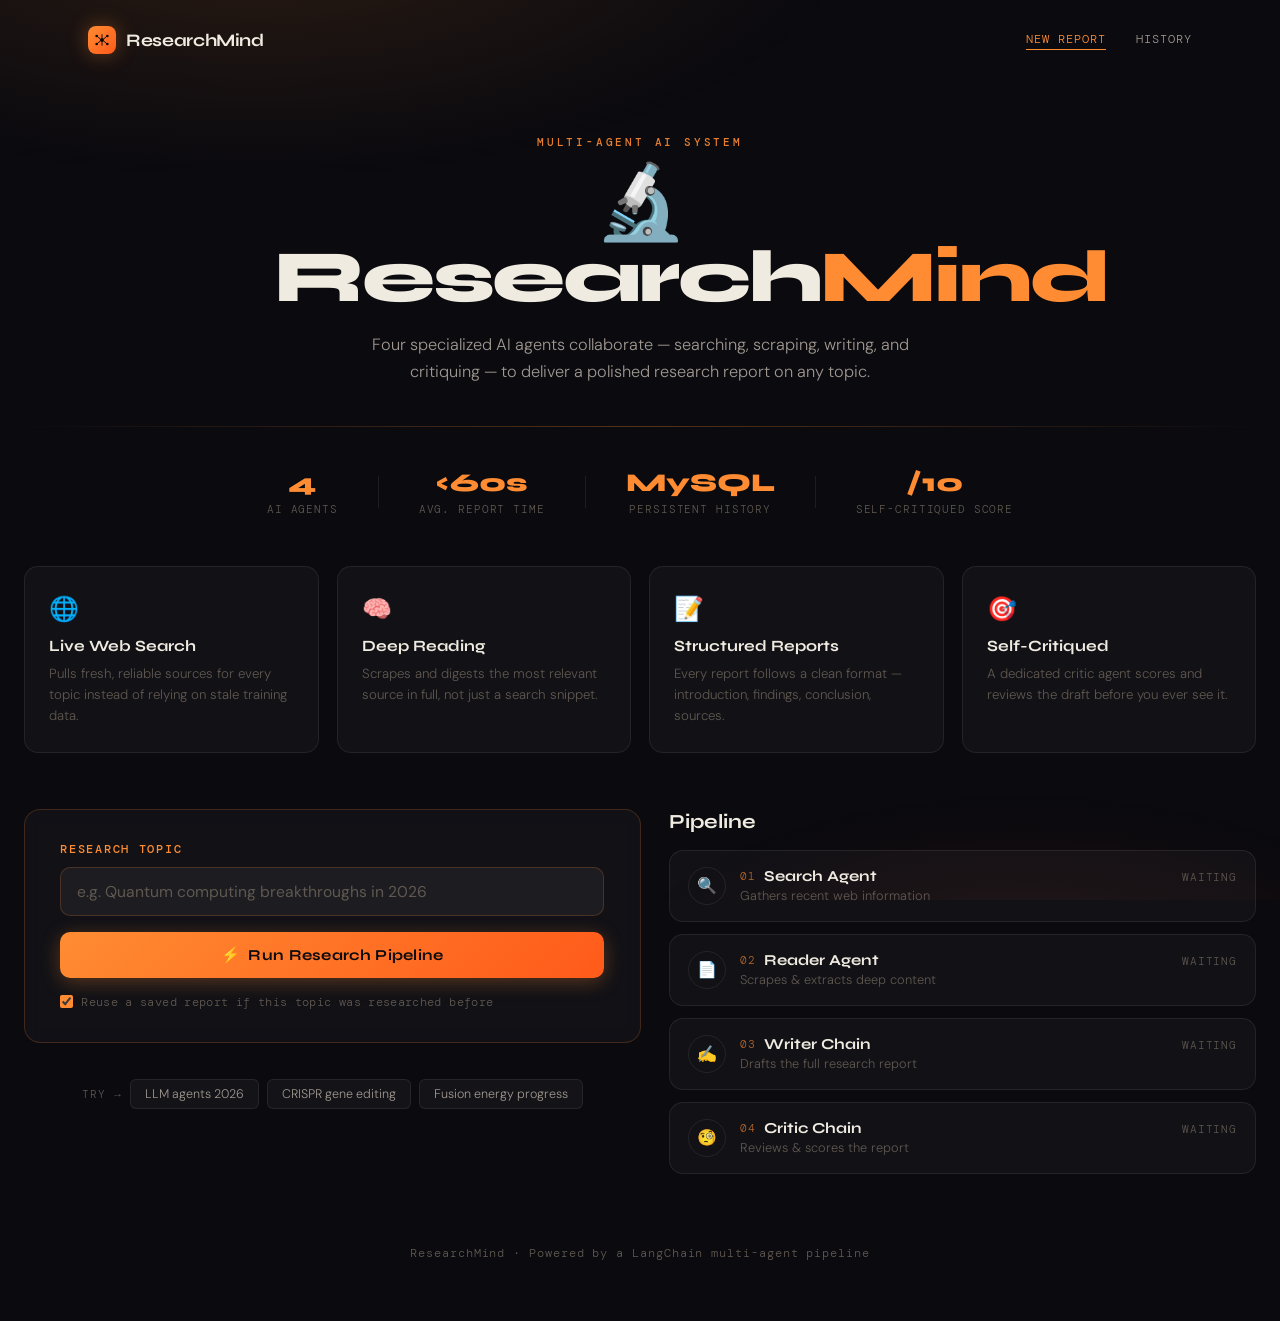
==== frontant/index.html @ 3f9ee3c0 "Initial project upload" ====
<!DOCTYPE html>
<html lang="en">
<head>
<meta charset="UTF-8">
<meta name="viewport" content="width=device-width, initial-scale=1.0">
<title>ResearchMind — AI Research Assistant</title>
<link rel="stylesheet" href="style.css">
<link rel="preconnect" href="https://fonts.googleapis.com">
<link href="https://fonts.googleapis.com/css2?family=Syne:wght@400;600;700;800&family=DM+Mono:wght@300;400;500&family=DM+Sans:ital,wght@0,300;0,400;0,500;1,300&display=swap" rel="stylesheet">
</head>
<body>

  <div class="bg-glow"></div>

  <nav class="navbar">
    <div class="brand">
      <span class="brand-mark">
        <svg width="16" height="16" viewBox="0 0 24 24" fill="none" xmlns="http://www.w3.org/2000/svg">
          <circle cx="12" cy="12" r="3" fill="#0a0a0f"/>
          <circle cx="4" cy="6" r="2" fill="#0a0a0f"/>
          <circle cx="20" cy="6" r="2" fill="#0a0a0f"/>
          <circle cx="4" cy="18" r="2" fill="#0a0a0f"/>
          <circle cx="20" cy="18" r="2" fill="#0a0a0f"/>
          <path d="M12 9V4M12 15v5M9.5 10.5 5.5 7M14.5 10.5l4-3.5M9.5 13.5l-4 3.5M14.5 13.5l4 3.5" stroke="#0a0a0f" stroke-width="1.4" stroke-linecap="round"/>
        </svg>
      </span>
      <span class="brand-name">ResearchMind</span>
    </div>
    <div class="nav-links">
      <a href="index.html" class="active">New Report</a>
      <a href="history.html">History</a>
    </div>
  </nav>

  <header class="hero">
    <span class="eyebrow">Multi-Agent AI System</span>
    <h1 class="logo-lockup">🔬 Research<em>Mind</em></h1>
    <p class="subtext">Four specialized AI agents collaborate — searching, scraping, writing, and critiquing — to deliver a polished research report on any topic.</p>
  </header>

  <div class="divider"></div>

  <section class="stats-strip">
    <div class="stat-item">
      <span class="stat-number">4</span>
      <span class="stat-label">AI Agents</span>
    </div>
    <div class="stat-divider"></div>
    <div class="stat-item">
      <span class="stat-number">&lt;60s</span>
      <span class="stat-label">Avg. Report Time</span>
    </div>
    <div class="stat-divider"></div>
    <div class="stat-item">
      <span class="stat-number">MySQL</span>
      <span class="stat-label">Persistent History</span>
    </div>
    <div class="stat-divider"></div>
    <div class="stat-item">
      <span class="stat-number">/10</span>
      <span class="stat-label">Self-Critiqued Score</span>
    </div>
  </section>

  <section class="feature-grid">
    <div class="feature-card">
      <div class="feature-icon">🌐</div>
      <h4>Live Web Search</h4>
      <p>Pulls fresh, reliable sources for every topic instead of relying on stale training data.</p>
    </div>
    <div class="feature-card">
      <div class="feature-icon">🧠</div>
      <h4>Deep Reading</h4>
      <p>Scrapes and digests the most relevant source in full, not just a search snippet.</p>
    </div>
    <div class="feature-card">
      <div class="feature-icon">📝</div>
      <h4>Structured Reports</h4>
      <p>Every report follows a clean format — introduction, findings, conclusion, sources.</p>
    </div>
    <div class="feature-card">
      <div class="feature-icon">🎯</div>
      <h4>Self-Critiqued</h4>
      <p>A dedicated critic agent scores and reviews the draft before you ever see it.</p>
    </div>
  </section>

  <section class="main-grid">

    <div class="input-col">
      <form id="research-form" class="input-card">
        <label for="topic-input" class="input-label">Research Topic</label>
        <input
          type="text"
          id="topic-input"
          placeholder="e.g. Quantum computing breakthroughs in 2026"
          autocomplete="off"
          required
        >
        <button type="submit" id="submit-btn">
          <span class="btn-bolt">⚡</span>
          <span class="btn-label">Run Research Pipeline</span>
        </button>

        <label class="cache-toggle">
          <input type="checkbox" id="use-cache" checked>
          <span>Reuse a saved report if this topic was researched before</span>
        </label>
      </form>

      <div class="chips">
        <span class="chips-label">TRY →</span>
        <span class="chip" data-topic="LLM agents in 2026">LLM agents 2026</span>
        <span class="chip" data-topic="CRISPR gene editing">CRISPR gene editing</span>
        <span class="chip" data-topic="Fusion energy progress">Fusion energy progress</span>
      </div>
    </div>

    <div class="pipeline-col">
      <h3 class="pipeline-heading">Pipeline</h3>

      <div class="step-card" data-step="search">
        <div class="step-icon">🔍</div>
        <div class="step-info">
          <div class="step-top">
            <span class="step-num">01</span>
            <span class="step-title">Search Agent</span>
          </div>
          <span class="step-desc">Gathers recent web information</span>
        </div>
        <span class="step-status">WAITING</span>
      </div>

      <div class="step-card" data-step="read">
        <div class="step-icon">📄</div>
        <div class="step-info">
          <div class="step-top">
            <span class="step-num">02</span>
            <span class="step-title">Reader Agent</span>
          </div>
          <span class="step-desc">Scrapes &amp; extracts deep content</span>
        </div>
        <span class="step-status">WAITING</span>
      </div>

      <div class="step-card" data-step="write">
        <div class="step-icon">✍️</div>
        <div class="step-info">
          <div class="step-top">
            <span class="step-num">03</span>
            <span class="step-title">Writer Chain</span>
          </div>
          <span class="step-desc">Drafts the full research report</span>
        </div>
        <span class="step-status">WAITING</span>
      </div>

      <div class="step-card" data-step="critic">
        <div class="step-icon">🧐</div>
        <div class="step-info">
          <div class="step-top">
            <span class="step-num">04</span>
            <span class="step-title">Critic Chain</span>
          </div>
          <span class="step-desc">Reviews &amp; scores the report</span>
        </div>
        <span class="step-status">WAITING</span>
      </div>
    </div>

  </section>

  <!-- Result Panel -->
  <section id="result-panel" class="result-panel hidden">

    <div class="result-header">
      <div>
        <p class="result-topic-label">Report on</p>
        <h2 id="result-topic"></h2>
      </div>
      <div class="result-actions">
        <span id="cache-badge" class="badge hidden">From history</span>
        <button id="download-btn" class="ghost-btn">Download .md</button>
      </div>
    </div>

    <div class="result-grid">
      <article class="report-card">
        <h3>Report</h3>
        <div id="report-content" class="report-body"></div>
      </article>

      <aside class="critic-card">
        <h3>Critic Review</h3>
        <div id="critic-content" class="critic-body"></div>
      </aside>
    </div>
  </section>

  <div id="error-banner" class="error-banner hidden"></div>

  <p class="footer-notice">ResearchMind · Powered by a LangChain multi-agent pipeline</p>

  <script src="render.js"></script>
  <script src="script.js"></script>
</body>
</html>
---- frontant/style.css ----
:root {
  --bg: #0a0a0f;
  --surface: rgba(255, 255, 255, 0.03);
  --surface-2: rgba(255, 255, 255, 0.025);
  --border: rgba(255, 255, 255, 0.08);
  --border-orange: rgba(255, 140, 50, 0.2);
  --border-green: rgba(80, 200, 120, 0.2);

  --ink: #f0ebe0;
  --ink-dim: #cdc8bf;
  --ink-faint: #a09890;
  --ink-ghost: #605850;

  --orange: #ff8c32;
  --orange-2: #ff5a1a;
  --orange-soft: rgba(255, 140, 50, 0.12);
  --green: #50c878;
  --green-soft: rgba(80, 200, 120, 0.1);

  --font-display: 'Syne', sans-serif;
  --font-body: 'DM Sans', sans-serif;
  --font-mono: 'DM Mono', monospace;

  --radius: 16px;
}

* { margin: 0; padding: 0; box-sizing: border-box; }

html { scroll-behavior: smooth; }

body {
  background: var(--bg);
  color: var(--ink);
  font-family: var(--font-body);
  font-weight: 300;
  min-height: 100vh;
  position: relative;
  overflow-x: hidden;
}

.hidden { display: none !important; }

/* ---------------- Background ---------------- */
.bg-glow {
  position: fixed;
  inset: 0;
  z-index: -1;
  background:
    radial-gradient(ellipse 80% 50% at 20% -10%, rgba(255,140,50,0.14) 0%, transparent 60%),
    radial-gradient(ellipse 60% 40% at 80% 110%, rgba(255,80,30,0.09) 0%, transparent 55%);
}

.bg-grid { display: none; }

/* ---------------- Navbar ---------------- */
.navbar {
  display: flex;
  justify-content: space-between;
  align-items: center;
  padding: 26px 48px;
  max-width: 1200px;
  margin: 0 auto;
}

.brand {
  display: flex;
  align-items: center;
  gap: 10px;
  font-family: var(--font-display);
  font-weight: 700;
  font-size: 1.1rem;
  letter-spacing: -0.02em;
}

.brand-mark {
  width: 26px;
  height: 26px;
  border-radius: 7px;
  background: linear-gradient(135deg, var(--orange), var(--orange-2));
  display: flex;
  align-items: center;
  justify-content: center;
  font-size: 0.8rem;
  box-shadow: 0 0 20px rgba(255, 140, 50, 0.35);
}

.nav-links { display: flex; gap: 30px; }

.nav-links a {
  color: var(--ink-faint);
  text-decoration: none;
  font-family: var(--font-mono);
  font-size: 0.78rem;
  letter-spacing: 0.08em;
  text-transform: uppercase;
  padding-bottom: 2px;
  border-bottom: 1px solid transparent;
  transition: color 0.2s ease, border-color 0.2s ease;
}

.nav-links a:hover { color: var(--ink); }
.nav-links a.active { color: var(--orange); border-color: var(--orange); }

/* ---------------- Hero ---------------- */
.hero {
  max-width: 780px;
  margin: 30px auto 0;
  padding: 0 24px;
  text-align: center;
}

.eyebrow {
  display: inline-flex;
  align-items: center;
  gap: 8px;
  font-family: var(--font-mono);
  font-size: 0.7rem;
  font-weight: 500;
  letter-spacing: 0.25em;
  color: var(--orange);
  text-transform: uppercase;
  margin-bottom: 18px;
  opacity: 0.9;
}

.eyebrow .dot {
  width: 6px; height: 6px; border-radius: 50%;
  background: var(--orange);
  box-shadow: 0 0 8px var(--orange);
}

.hero h1 {
  font-family: var(--font-display);
  font-size: clamp(2.6rem, 6vw, 4.6rem);
  font-weight: 800;
  line-height: 1.0;
  letter-spacing: -0.03em;
  margin-bottom: 18px;
}

.hero h1 em {
  font-style: normal;
  color: var(--orange);
}

.subtext {
  color: var(--ink-faint);
  font-weight: 300;
  font-size: 1.02rem;
  line-height: 1.65;
  max-width: 540px;
  margin: 0 auto 36px;
}

.divider {
  height: 1px;
  background: linear-gradient(90deg, transparent, rgba(255,140,50,0.3), transparent);
  margin: 40px auto;
  max-width: 1560px;
}

/* ---------------- Signature: pipeline diagram ---------------- */
.pipeline {
  display: flex;
  align-items: center;
  justify-content: center;
  max-width: 620px;
  margin: 0 auto 40px;
}

.pipeline-node {
  display: flex;
  flex-direction: column;
  align-items: center;
  gap: 10px;
  flex-shrink: 0;
}

.pipeline-node .node-circle {
  width: 50px; height: 50px;
  border-radius: 50%;
  background: var(--surface);
  border: 1px solid var(--border);
  display: flex; align-items: center; justify-content: center;
  font-size: 1.1rem;
  transition: border-color 0.3s ease, box-shadow 0.3s ease, transform 0.3s ease;
}

.pipeline-node .node-label {
  font-family: var(--font-mono);
  font-size: 0.65rem;
  letter-spacing: 0.1em;
  color: var(--ink-ghost);
}

.pipeline-node:hover .node-circle {
  border-color: var(--orange);
  box-shadow: 0 0 22px var(--orange-soft);
  transform: translateY(-3px);
}

.pipeline-line {
  flex: 1; height: 1px; min-width: 24px;
  background: linear-gradient(90deg, var(--border), var(--border) 50%, transparent 50%);
  background-size: 8px 1px;
  position: relative; top: -12px;
}

/* ---------------- Query bar (input card) ---------------- */
.query-bar {
  display: flex;
  gap: 8px;
  background: var(--surface);
  border: 1px solid var(--border-orange);
  border-radius: var(--radius);
  padding: 10px;
  backdrop-filter: blur(8px);
  transition: border-color 0.25s ease, box-shadow 0.25s ease;
}

.query-bar:focus-within {
  border-color: var(--orange);
  box-shadow: 0 0 0 3px var(--orange-soft);
}

.query-bar input {
  flex: 1;
  background: rgba(255,255,255,0.05);
  border: none;
  outline: none;
  color: var(--ink);
  font-family: var(--font-body);
  font-size: 0.98rem;
  padding: 13px 16px;
  border-radius: 10px;
}

.query-bar input::placeholder { color: var(--ink-ghost); }

.query-bar button {
  display: flex;
  align-items: center;
  gap: 8px;
  background: linear-gradient(135deg, var(--orange), var(--orange-2));
  color: #0a0a0f;
  border: none;
  border-radius: 10px;
  padding: 13px 22px;
  font-family: var(--font-display);
  font-weight: 700;
  font-size: 0.92rem;
  letter-spacing: 0.02em;
  cursor: pointer;
  transition: transform 0.15s ease, box-shadow 0.15s ease, opacity 0.15s ease;
  box-shadow: 0 4px 20px rgba(255, 140, 50, 0.3);
  white-space: nowrap;
}

.query-bar button:hover {
  transform: translateY(-2px);
  box-shadow: 0 8px 28px rgba(255, 140, 50, 0.4);
  opacity: 0.95;
}

.query-bar button:disabled {
  opacity: 0.5;
  cursor: not-allowed;
  transform: none;
  box-shadow: none;
}

.btn-arrow { transition: transform 0.2s ease; }
.query-bar button:hover .btn-arrow { transform: translateX(3px); }

.cache-toggle {
  display: flex;
  align-items: center;
  justify-content: center;
  gap: 8px;
  margin-top: 16px;
  color: var(--ink-ghost);
  font-family: var(--font-mono);
  font-size: 0.75rem;
  letter-spacing: 0.03em;
  cursor: pointer;
}

.cache-toggle input { accent-color: var(--orange); }

/* ---------------- Progress Panel (step cards) ---------------- */
.progress-panel {
  max-width: 600px;
  margin: 50px auto;
  padding: 0 24px;
}

.progress-steps { display: flex; flex-direction: column; gap: 0; }

.step {
  background: var(--surface);
  border: 1px solid var(--border);
  border-radius: 14px;
  padding: 18px 22px;
  margin-bottom: 12px;
  position: relative;
  overflow: hidden;
  opacity: 0.55;
  transition: border-color 0.3s ease, background 0.3s ease, opacity 0.3s ease;
}

.step::before {
  content: "";
  position: absolute;
  left: 0; top: 0; bottom: 0;
  width: 3px;
  background: rgba(255,255,255,0.06);
  transition: background 0.3s ease;
}

.step.active {
  opacity: 1;
  border-color: var(--border-orange);
  background: var(--orange-soft);
}
.step.active::before { background: var(--orange); }

.step.done {
  opacity: 0.85;
  border-color: var(--border-green);
  background: var(--green-soft);
}
.step.done::before { background: var(--green); }

.step-dot { display: none; }

.step-text { display: flex; flex-direction: column; gap: 3px; }
.step-title {
  font-family: var(--font-display);
  font-weight: 700;
  font-size: 0.95rem;
}
.step-desc {
  font-family: var(--font-body);
  font-weight: 300;
  font-size: 0.82rem;
  color: var(--ink-ghost);
}

/* ---------------- Result Panel ---------------- */
.result-panel {
  max-width: 1560px;
  margin: 20px auto 100px;
  padding: 0 24px;
}

.result-header {
  display: flex;
  justify-content: space-between;
  align-items: flex-end;
  margin-bottom: 24px;
  flex-wrap: wrap;
  gap: 16px;
}

.result-topic-label {
  font-family: var(--font-mono);
  font-size: 0.7rem;
  letter-spacing: 0.2em;
  text-transform: uppercase;
  color: var(--orange);
  margin-bottom: 8px;
}

.result-header h2 {
  font-family: var(--font-display);
  font-size: 1.8rem;
  font-weight: 800;
  letter-spacing: -0.02em;
}

.result-actions { display: flex; align-items: center; gap: 12px; }

.badge {
  font-family: var(--font-mono);
  font-size: 0.7rem;
  letter-spacing: 0.05em;
  color: var(--green);
  border: 1px solid var(--border-green);
  background: var(--green-soft);
  padding: 6px 14px;
  border-radius: 20px;
}

.ghost-btn {
  background: transparent;
  border: 1px solid var(--border);
  color: var(--ink-faint);
  padding: 9px 18px;
  border-radius: 10px;
  font-family: var(--font-mono);
  font-size: 0.75rem;
  letter-spacing: 0.05em;
  cursor: pointer;
  transition: border-color 0.2s ease, color 0.2s ease;
}

.ghost-btn:hover { border-color: var(--orange); color: var(--orange); }

.result-grid {
  display: grid;
  grid-template-columns: 2fr 1fr;
  gap: 22px;
  align-items: start;
}

.report-card, .critic-card {
  border-radius: var(--radius);
  padding: 2rem 2.3rem;
}

.report-card {
  background: var(--surface-2);
  border: 1px solid var(--border-orange);
}

.critic-card {
  background: var(--surface-2);
  border: 1px solid var(--border-green);
}

.report-card h3, .critic-card h3 {
  font-family: var(--font-mono);
  font-size: 0.72rem;
  font-weight: 500;
  letter-spacing: 0.2em;
  text-transform: uppercase;
  margin-bottom: 1.1rem;
  padding-bottom: 0.7rem;
}

.report-card h3 { color: var(--orange); border-bottom: 1px solid var(--border-orange); }
.critic-card h3 { color: var(--green); border-bottom: 1px solid var(--border-green); }

.report-body {
  color: var(--ink-dim);
  font-weight: 300;
  line-height: 1.8;
  font-size: 0.95rem;
}

.report-body p { margin-bottom: 14px; }
.report-body h2, .report-body h3, .report-body h4 {
  color: var(--ink);
  font-family: var(--font-display);
  font-weight: 700;
  margin: 22px 0 10px;
}
.report-body h2:first-child, .report-body h3:first-child { margin-top: 0; }
.report-body ul { margin: 8px 0 16px 20px; }
.report-body li { margin-bottom: 8px; }
.report-body a {
  color: var(--orange);
  text-decoration: none;
  border-bottom: 1px solid var(--border-orange);
  transition: border-color 0.2s ease, opacity 0.2s ease;
  word-break: break-word;
}
.report-body a:hover { border-color: var(--orange); opacity: 0.8; }

/* ---------------- Critic score ---------------- */
.score-display {
  display: flex;
  align-items: baseline;
  gap: 6px;
  margin-bottom: 18px;
  padding-bottom: 18px;
  border-bottom: 1px solid var(--border-green);
}

.score-number {
  font-family: var(--font-display);
  font-size: 2.6rem;
  font-weight: 800;
  color: var(--green);
  line-height: 1;
}

.score-max {
  font-family: var(--font-mono);
  color: var(--ink-ghost);
  font-size: 1rem;
}

.critic-body {
  color: var(--ink-dim);
  font-weight: 300;
  line-height: 1.8;
  font-size: 0.9rem;
}
.critic-body p { margin-bottom: 12px; }
.critic-body ul { margin: 6px 0 14px 18px; }
.critic-body li { margin-bottom: 8px; }
.critic-body strong { color: var(--ink); font-weight: 500; }
.critic-body a { color: var(--green); }

/* ---------------- Error banner ---------------- */
.error-banner {
  position: fixed;
  bottom: 24px;
  left: 50%;
  transform: translateX(-50%);
  background: rgba(255, 90, 26, 0.12);
  border: 1px solid rgba(255, 90, 26, 0.4);
  color: #ffb088;
  padding: 12px 20px;
  border-radius: 10px;
  font-family: var(--font-mono);
  font-size: 0.82rem;
  backdrop-filter: blur(14px);
  max-width: 90%;
  z-index: 50;
}

/* ---------------- History Page ---------------- */
.history-hero {
  max-width: 720px;
  margin: 40px auto 0;
  padding: 0 24px;
  text-align: center;
}

.history-hero h1 {
  font-family: var(--font-display);
  font-size: clamp(2.2rem, 5vw, 3.4rem);
  font-weight: 800;
  line-height: 1.05;
  letter-spacing: -0.03em;
  margin-bottom: 16px;
}

.history-panel {
  max-width: 800px;
  margin: 44px auto 100px;
  padding: 0 24px;
}

.history-list { display: flex; flex-direction: column; gap: 10px; }

.history-row {
  display: flex;
  justify-content: space-between;
  align-items: center;
  background: var(--surface);
  border: 1px solid var(--border);
  border-radius: 14px;
  padding: 18px 22px;
  cursor: pointer;
  transition: border-color 0.2s ease, transform 0.15s ease, background 0.2s ease;
}

.history-row:hover {
  border-color: var(--border-orange);
  transform: translateX(3px);
  background: var(--orange-soft);
}

.history-row-topic {
  font-family: var(--font-display);
  font-weight: 700;
  font-size: 0.95rem;
  display: flex;
  align-items: center;
  gap: 10px;
}

.history-row-topic::before {
  content: "";
  width: 6px; height: 6px; border-radius: 50%;
  background: var(--orange);
  flex-shrink: 0;
}

.history-row-date {
  font-family: var(--font-mono);
  font-size: 0.74rem;
  color: var(--ink-ghost);
}

.empty-state {
  text-align: center;
  padding: 70px 20px;
  color: var(--ink-ghost);
  display: flex;
  flex-direction: column;
  align-items: center;
  gap: 18px;
  font-family: var(--font-mono);
  font-size: 0.85rem;
}

.empty-state .ghost-btn { text-decoration: none; display: inline-block; }

.skeleton-row {
  height: 62px;
  border-radius: 14px;
  background: linear-gradient(90deg, rgba(255,255,255,0.03) 25%, rgba(255,140,50,0.06) 50%, rgba(255,255,255,0.03) 75%);
  background-size: 200% 100%;
  animation: shimmer 1.4s infinite;
}

@keyframes shimmer {
  0% { background-position: 200% 0; }
  100% { background-position: -200% 0; }
}

/* ---------------- Example chips ---------------- */
.chips {
  display: flex;
  gap: 8px;
  flex-wrap: wrap;
  justify-content: center;
  margin-top: 18px;
}

.chip {
  background: rgba(255,255,255,0.04);
  border: 1px solid var(--border);
  border-radius: 6px;
  padding: 6px 14px;
  font-size: 0.78rem;
  font-weight: 300;
  color: var(--ink-faint);
  cursor: pointer;
  transition: border-color 0.2s ease, color 0.2s ease;
}

.chip:hover { border-color: var(--orange); color: var(--orange); }

.chips-label {
  font-family: var(--font-mono);
  font-size: 0.68rem;
  letter-spacing: 0.1em;
  color: var(--ink-ghost);
  display: flex;
  align-items: center;
}

/* ---------------- Responsive ---------------- */
@media (max-width: 760px) {
  .navbar { padding: 20px 20px; }
  .result-grid { grid-template-columns: 1fr; }
  .query-bar { flex-direction: column; }
  .query-bar input { border-radius: 10px; }
  .query-bar button { justify-content: center; }
  .pipeline-node .node-label { display: none; }
  .pipeline { max-width: 320px; }
}

/* ---------------- Reworked Hero: logo lockup ---------------- */
.hero {
  max-width: 780px;
  margin: 50px auto 0;
  padding: 0 24px;
  text-align: center;
}

.logo-lockup {
  font-family: var(--font-display);
  font-weight: 800;
  font-size: clamp(2.6rem, 7vw, 5rem);
  line-height: 1.0;
  letter-spacing: -0.03em;
  color: var(--ink);
  margin-bottom: 16px;
}

.logo-lockup em {
  font-style: normal;
  color: var(--orange);
}

/* ---------------- Two-column main grid ---------------- */
.main-grid {
  display: grid;
  grid-template-columns: 1.05fr 1fr;
  gap: 28px;
  max-width: 1560px;
  margin: 0 auto;
  padding: 0 24px 60px;
  align-items: start;
}

.input-col { display: flex; flex-direction: column; gap: 18px; }

.input-card {
  background: var(--surface);
  border: 1px solid var(--border-orange);
  border-radius: var(--radius);
  padding: 2rem 2.2rem;
  backdrop-filter: blur(8px);
}

.input-label {
  display: block;
  font-family: var(--font-mono);
  font-size: 0.72rem;
  font-weight: 500;
  letter-spacing: 0.15em;
  text-transform: uppercase;
  color: var(--orange);
  margin-bottom: 10px;
}

.input-card input[type="text"] {
  width: 100%;
  background: rgba(255,255,255,0.05);
  border: 1px solid var(--border-orange);
  border-radius: 10px;
  color: var(--ink);
  font-family: var(--font-body);
  font-size: 0.98rem;
  padding: 13px 16px;
  outline: none;
  margin-bottom: 16px;
  transition: border-color 0.2s ease, box-shadow 0.2s ease;
}

.input-card input[type="text"]:focus {
  border-color: var(--orange);
  box-shadow: 0 0 0 3px var(--orange-soft);
}

.input-card input[type="text"]::placeholder { color: var(--ink-ghost); }

.input-card button[type="submit"] {
  display: flex;
  align-items: center;
  justify-content: center;
  gap: 8px;
  width: 100%;
  background: linear-gradient(135deg, var(--orange), var(--orange-2));
  color: #0a0a0f;
  border: none;
  border-radius: 10px;
  padding: 14px 22px;
  font-family: var(--font-display);
  font-weight: 700;
  font-size: 0.95rem;
  letter-spacing: 0.02em;
  cursor: pointer;
  box-shadow: 0 4px 20px rgba(255, 140, 50, 0.3);
  transition: transform 0.15s ease, box-shadow 0.15s ease, opacity 0.15s ease;
}

.input-card button[type="submit"]:hover {
  transform: translateY(-2px);
  box-shadow: 0 8px 28px rgba(255, 140, 50, 0.4);
  opacity: 0.95;
}

.input-card button[type="submit"]:disabled {
  opacity: 0.5;
  cursor: not-allowed;
  transform: none;
  box-shadow: none;
}

.input-card .cache-toggle {
  margin-top: 16px;
  justify-content: flex-start;
}

/* ---------------- Pipeline column ---------------- */
.pipeline-heading {
  font-family: var(--font-display);
  font-weight: 700;
  font-size: 1.25rem;
  margin-bottom: 16px;
}

.step-card {
  display: flex;
  align-items: flex-start;
  gap: 14px;
  background: var(--surface);
  border: 1px solid var(--border);
  border-radius: 14px;
  padding: 16px 18px;
  margin-bottom: 12px;
  transition: border-color 0.3s ease, background 0.3s ease;
}

.step-card.running {
  border-color: var(--border-orange);
  background: var(--orange-soft);
}

.step-card.done {
  border-color: var(--border-green);
  background: var(--green-soft);
}

.step-icon {
  width: 38px;
  height: 38px;
  border-radius: 50%;
  border: 1px solid var(--border);
  display: flex;
  align-items: center;
  justify-content: center;
  font-size: 1rem;
  flex-shrink: 0;
  transition: border-color 0.3s ease;
}

.step-card.running .step-icon { border-color: var(--orange); }
.step-card.done .step-icon { border-color: var(--green); }

.step-info { flex: 1; display: flex; flex-direction: column; gap: 2px; }

.step-top { display: flex; align-items: center; gap: 8px; }

.step-num {
  font-family: var(--font-mono);
  font-size: 0.68rem;
  letter-spacing: 0.1em;
  color: var(--orange);
  opacity: 0.7;
}

.step-title {
  font-family: var(--font-display);
  font-weight: 700;
  font-size: 0.95rem;
}

.step-desc {
  font-family: var(--font-body);
  font-weight: 300;
  font-size: 0.8rem;
  color: var(--ink-ghost);
}

.step-status {
  margin-left: auto;
  flex-shrink: 0;
  font-family: var(--font-mono);
  font-size: 0.68rem;
  letter-spacing: 0.08em;
  color: var(--ink-ghost);
  padding-top: 3px;
}

.step-card.running .step-status { color: var(--orange); }
.step-card.done .step-status { color: var(--green); }

/* ---------------- Footer ---------------- */
.footer-notice {
  text-align: center;
  font-family: var(--font-mono);
  font-size: 0.72rem;
  letter-spacing: 0.08em;
  color: var(--ink-ghost);
  padding: 0 24px 60px;
}

@media (max-width: 860px) {
  .main-grid { grid-template-columns: 1fr; }
}

/* ---------------- Navbar logo mark ---------------- */
.brand-mark {
  width: 28px;
  height: 28px;
  border-radius: 8px;
  background: linear-gradient(135deg, var(--orange), var(--orange-2));
  display: flex;
  align-items: center;
  justify-content: center;
  box-shadow: 0 0 20px rgba(255, 140, 50, 0.35);
}

/* ---------------- Stats strip ---------------- */
.stats-strip {
  display: flex;
  align-items: center;
  justify-content: center;
  gap: 40px;
  max-width: 900px;
  margin: 0 auto 50px;
  padding: 0 24px;
  flex-wrap: wrap;
}

.stat-item {
  display: flex;
  flex-direction: column;
  align-items: center;
  gap: 4px;
}

.stat-number {
  font-family: var(--font-display);
  font-weight: 800;
  font-size: 1.6rem;
  color: var(--orange);
}

.stat-label {
  font-family: var(--font-mono);
  font-size: 0.68rem;
  letter-spacing: 0.08em;
  text-transform: uppercase;
  color: var(--ink-ghost);
}

.stat-divider {
  width: 1px;
  height: 32px;
  background: var(--border);
}

/* ---------------- Feature grid ---------------- */
.feature-grid {
  display: grid;
  grid-template-columns: repeat(4, 1fr);
  gap: 18px;
  max-width: 1560px;
  margin: 0 auto 56px;
  padding: 0 24px;
}

.feature-card {
  background: var(--surface);
  border: 1px solid var(--border);
  border-radius: 14px;
  padding: 1.6rem 1.5rem;
  transition: border-color 0.25s ease, transform 0.2s ease;
}

.feature-card:hover {
  border-color: var(--border-orange);
  transform: translateY(-3px);
}

.feature-icon {
  font-size: 1.5rem;
  margin-bottom: 12px;
}

.feature-card h4 {
  font-family: var(--font-display);
  font-weight: 700;
  font-size: 0.98rem;
  margin-bottom: 8px;
  color: var(--ink);
}

.feature-card p {
  font-family: var(--font-body);
  font-weight: 300;
  font-size: 0.83rem;
  line-height: 1.6;
  color: var(--ink-ghost);
}

@media (max-width: 900px) {
  .feature-grid { grid-template-columns: repeat(2, 1fr); }
}

@media (max-width: 560px) {
  .feature-grid { grid-template-columns: 1fr; }
  .stats-strip { gap: 24px; }
}
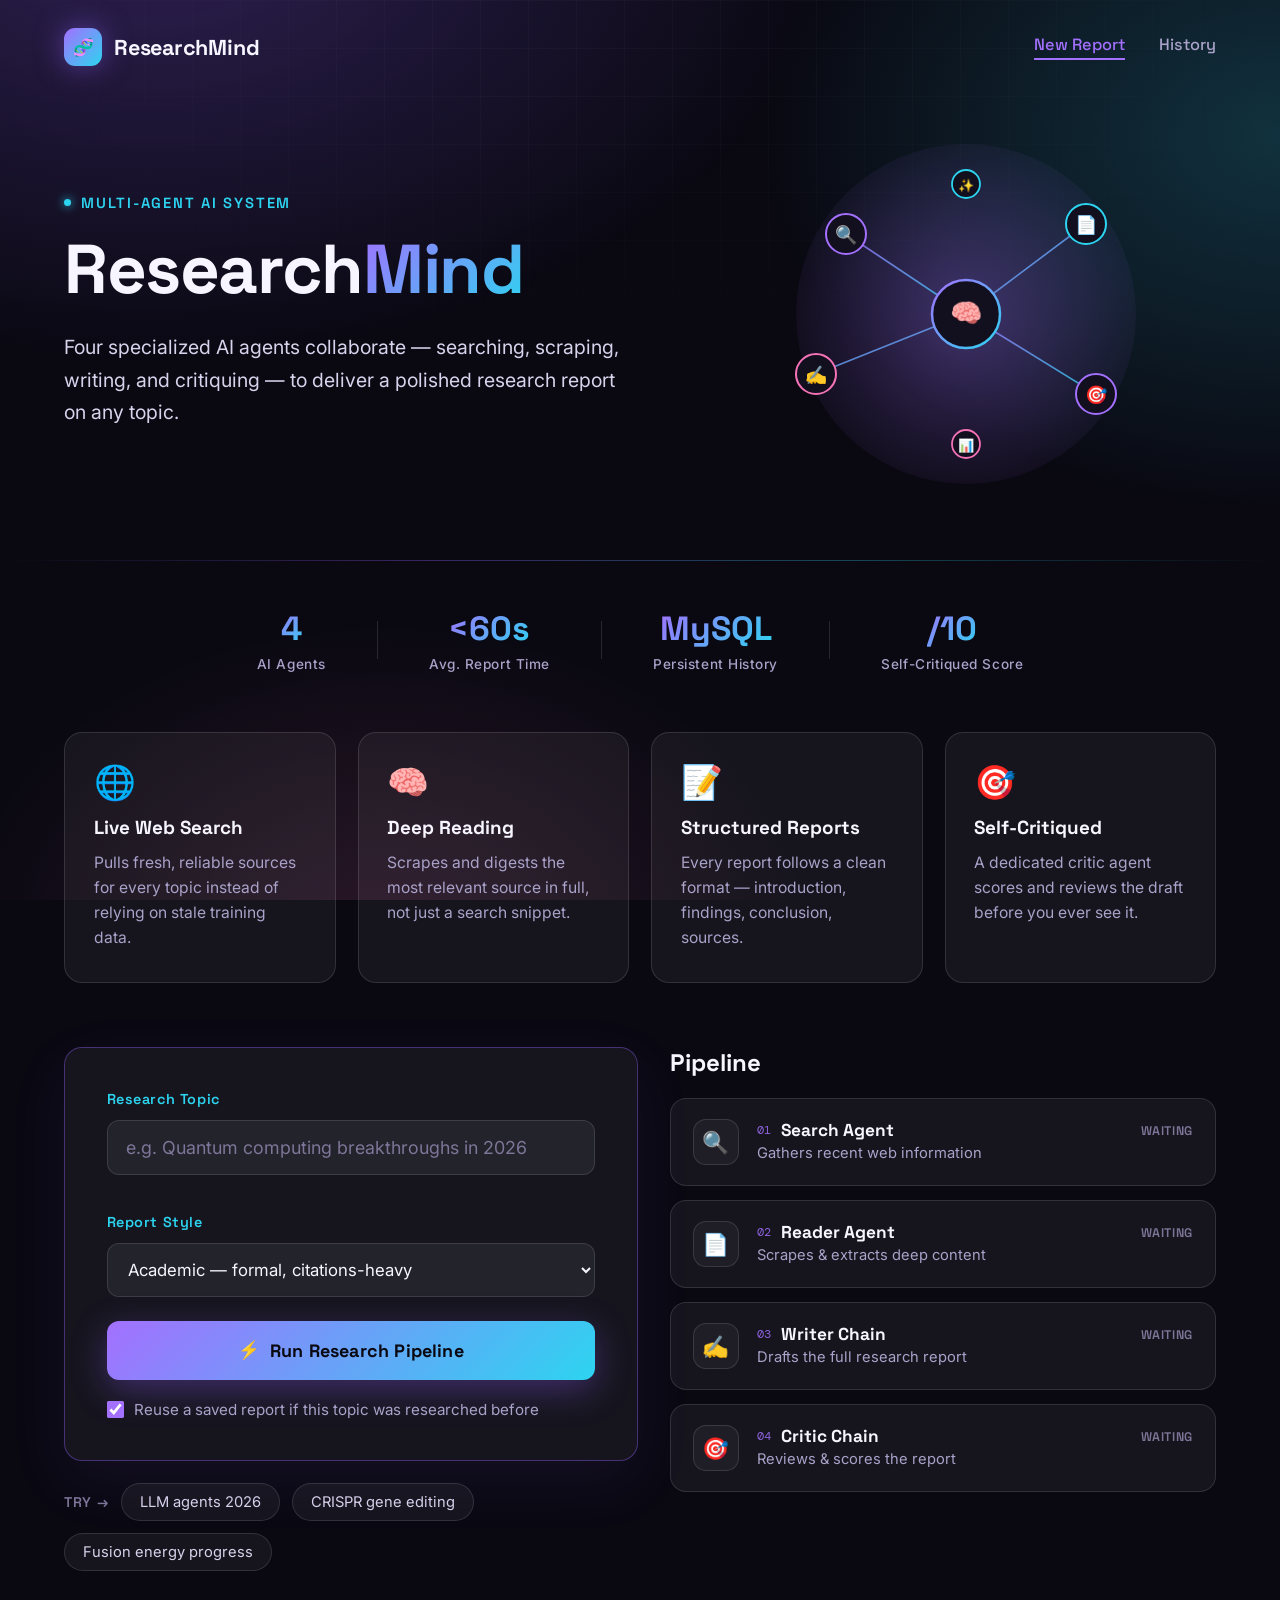
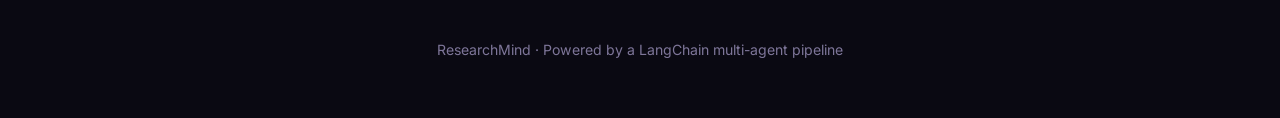
==== commit 8e5f1f13: "Update frontend" ====
--- a/frontant/index.html
+++ b/frontant/index.html
@@ -6,24 +6,16 @@
 <title>ResearchMind — AI Research Assistant</title>
 <link rel="stylesheet" href="style.css">
 <link rel="preconnect" href="https://fonts.googleapis.com">
-<link href="https://fonts.googleapis.com/css2?family=Syne:wght@400;600;700;800&family=DM+Mono:wght@300;400;500&family=DM+Sans:ital,wght@0,300;0,400;0,500;1,300&display=swap" rel="stylesheet">
+<link href="https://fonts.googleapis.com/css2?family=Space+Grotesk:wght@500;600;700&family=DM+Mono:wght@300;400;500&family=Inter:wght@400;500;600&display=swap" rel="stylesheet">
 </head>
 <body>
 
   <div class="bg-glow"></div>
+  <div class="bg-grid"></div>
 
   <nav class="navbar">
     <div class="brand">
-      <span class="brand-mark">
-        <svg width="16" height="16" viewBox="0 0 24 24" fill="none" xmlns="http://www.w3.org/2000/svg">
-          <circle cx="12" cy="12" r="3" fill="#0a0a0f"/>
-          <circle cx="4" cy="6" r="2" fill="#0a0a0f"/>
-          <circle cx="20" cy="6" r="2" fill="#0a0a0f"/>
-          <circle cx="4" cy="18" r="2" fill="#0a0a0f"/>
-          <circle cx="20" cy="18" r="2" fill="#0a0a0f"/>
-          <path d="M12 9V4M12 15v5M9.5 10.5 5.5 7M14.5 10.5l4-3.5M9.5 13.5l-4 3.5M14.5 13.5l4 3.5" stroke="#0a0a0f" stroke-width="1.4" stroke-linecap="round"/>
-        </svg>
-      </span>
+      <span class="brand-mark">🧬</span>
       <span class="brand-name">ResearchMind</span>
     </div>
     <div class="nav-links">
@@ -33,9 +25,60 @@
   </nav>
 
   <header class="hero">
-    <span class="eyebrow">Multi-Agent AI System</span>
-    <h1 class="logo-lockup">🔬 Research<em>Mind</em></h1>
-    <p class="subtext">Four specialized AI agents collaborate — searching, scraping, writing, and critiquing — to deliver a polished research report on any topic.</p>
+    <div class="hero-copy">
+      <span class="eyebrow"><span class="dot"></span> Multi-Agent AI System</span>
+      <h1 class="logo-lockup">Research<em>Mind</em></h1>
+      <p class="subtext">Four specialized AI agents collaborate — searching, scraping, writing, and critiquing — to deliver a polished research report on any topic.</p>
+    </div>
+    <div class="hero-visual" aria-hidden="true">
+      <svg viewBox="0 0 420 380" xmlns="http://www.w3.org/2000/svg">
+        <defs>
+          <linearGradient id="g1" x1="0" y1="0" x2="1" y2="1">
+            <stop offset="0%" stop-color="#a370ff"/>
+            <stop offset="100%" stop-color="#2dd4f0"/>
+          </linearGradient>
+          <radialGradient id="g2" cx="50%" cy="50%" r="60%">
+            <stop offset="0%" stop-color="#a370ff" stop-opacity="0.35"/>
+            <stop offset="100%" stop-color="#a370ff" stop-opacity="0"/>
+          </radialGradient>
+        </defs>
+        <circle cx="210" cy="190" r="170" fill="url(#g2)"/>
+        <g fill="none" stroke="url(#g1)" stroke-width="1.6" opacity="0.8">
+          <line x1="210" y1="190" x2="90" y2="110"/>
+          <line x1="210" y1="190" x2="330" y2="100"/>
+          <line x1="210" y1="190" x2="60" y2="250"/>
+          <line x1="210" y1="190" x2="340" y2="270"/>
+          <line x1="210" y1="190" x2="210" y2="60"/>
+          <line x1="210" y1="190" x2="210" y2="320"/>
+        </g>
+        <circle cx="210" cy="190" r="34" fill="#120f1e" stroke="url(#g1)" stroke-width="2.5"/>
+        <text x="210" y="198" text-anchor="middle" font-size="26">🧠</text>
+        <g>
+          <circle cx="90" cy="110" r="20" fill="#120f1e" stroke="#a370ff" stroke-width="2"/>
+          <text x="90" y="117" text-anchor="middle" font-size="18">🔍</text>
+        </g>
+        <g>
+          <circle cx="330" cy="100" r="20" fill="#120f1e" stroke="#2dd4f0" stroke-width="2"/>
+          <text x="330" y="107" text-anchor="middle" font-size="18">📄</text>
+        </g>
+        <g>
+          <circle cx="60" cy="250" r="20" fill="#120f1e" stroke="#f472b6" stroke-width="2"/>
+          <text x="60" y="257" text-anchor="middle" font-size="18">✍️</text>
+        </g>
+        <g>
+          <circle cx="340" cy="270" r="20" fill="#120f1e" stroke="#a370ff" stroke-width="2"/>
+          <text x="340" y="277" text-anchor="middle" font-size="18">🎯</text>
+        </g>
+        <g>
+          <circle cx="210" cy="60" r="14" fill="#120f1e" stroke="#2dd4f0" stroke-width="1.8"/>
+          <text x="210" y="66" text-anchor="middle" font-size="13">✨</text>
+        </g>
+        <g>
+          <circle cx="210" cy="320" r="14" fill="#120f1e" stroke="#f472b6" stroke-width="1.8"/>
+          <text x="210" y="326" text-anchor="middle" font-size="13">📊</text>
+        </g>
+      </svg>
+    </div>
   </header>
 
   <div class="divider"></div>
@@ -97,6 +140,14 @@
           autocomplete="off"
           required
         >
+
+        <label for="template-select" class="input-label" style="margin-top: 16px;">Report Style</label>
+        <select id="template-select">
+          <option value="academic">Academic — formal, citations-heavy</option>
+          <option value="business">Business — concise, action-oriented</option>
+          <option value="casual">Casual — simple, easy to read</option>
+        </select>
+
         <button type="submit" id="submit-btn">
           <span class="btn-bolt">⚡</span>
           <span class="btn-label">Run Research Pipeline</span>
@@ -156,7 +207,7 @@
       </div>
 
       <div class="step-card" data-step="critic">
-        <div class="step-icon">🧐</div>
+        <div class="step-icon">🎯</div>
         <div class="step-info">
           <div class="step-top">
             <span class="step-num">04</span>
--- a/frontant/style.css
+++ b/frontant/style.css
@@ -1,27 +1,33 @@
 :root {
-  --bg: #0a0a0f;
-  --surface: rgba(255, 255, 255, 0.03);
-  --surface-2: rgba(255, 255, 255, 0.025);
-  --border: rgba(255, 255, 255, 0.08);
-  --border-orange: rgba(255, 140, 50, 0.2);
-  --border-green: rgba(80, 200, 120, 0.2);
-
-  --ink: #f0ebe0;
-  --ink-dim: #cdc8bf;
-  --ink-faint: #a09890;
-  --ink-ghost: #605850;
-
-  --orange: #ff8c32;
-  --orange-2: #ff5a1a;
-  --orange-soft: rgba(255, 140, 50, 0.12);
-  --green: #50c878;
-  --green-soft: rgba(80, 200, 120, 0.1);
-
-  --font-display: 'Syne', sans-serif;
-  --font-body: 'DM Sans', sans-serif;
+  --bg: #0a0912;
+  --bg-2: #120f1e;
+  --surface: rgba(255, 255, 255, 0.05);
+  --surface-2: rgba(255, 255, 255, 0.035);
+  --border: rgba(255, 255, 255, 0.12);
+  --border-violet: rgba(139, 92, 246, 0.4);
+  --border-cyan: rgba(34, 211, 238, 0.35);
+
+  --ink: #f7f5ff;
+  --ink-dim: #d8d3ec;
+  --ink-faint: #a9a2c9;
+  --ink-ghost: #7e7699;
+
+  --violet: #a370ff;
+  --violet-2: #7c3aed;
+  --violet-soft: rgba(163, 112, 255, 0.16);
+  --cyan: #2dd4f0;
+  --cyan-2: #0ea5c4;
+  --cyan-soft: rgba(45, 212, 240, 0.14);
+  --pink: #f472b6;
+
+  --gradient: linear-gradient(135deg, var(--violet) 0%, var(--cyan) 100%);
+
+  --font-display: 'Space Grotesk', sans-serif;
+  --font-body: 'Inter', sans-serif;
   --font-mono: 'DM Mono', monospace;
 
-  --radius: 16px;
+  --radius: 18px;
+  --max: 1480px;
 }
 
 * { margin: 0; padding: 0; box-sizing: border-box; }
@@ -32,7 +38,8 @@
   background: var(--bg);
   color: var(--ink);
   font-family: var(--font-body);
-  font-weight: 300;
+  font-weight: 400;
+  font-size: 17px;
   min-height: 100vh;
   position: relative;
   overflow-x: hidden;
@@ -44,840 +51,153 @@
 .bg-glow {
   position: fixed;
   inset: 0;
+  z-index: -2;
+  background: var(--bg);
+}
+.bg-glow::before {
+  content: "";
+  position: fixed;
+  inset: 0;
+  z-index: -2;
+  background:
+    radial-gradient(ellipse 1100px 700px at 12% -8%, rgba(139,92,246,0.28) 0%, transparent 62%),
+    radial-gradient(ellipse 900px 650px at 100% 15%, rgba(45,212,240,0.20) 0%, transparent 58%),
+    radial-gradient(ellipse 800px 600px at 30% 105%, rgba(244,114,182,0.14) 0%, transparent 55%);
+}
+.bg-grid {
+  position: fixed;
+  inset: 0;
   z-index: -1;
-  background:
-    radial-gradient(ellipse 80% 50% at 20% -10%, rgba(255,140,50,0.14) 0%, transparent 60%),
-    radial-gradient(ellipse 60% 40% at 80% 110%, rgba(255,80,30,0.09) 0%, transparent 55%);
-}
-
-.bg-grid { display: none; }
+  background-image:
+    linear-gradient(rgba(255,255,255,0.025) 1px, transparent 1px),
+    linear-gradient(90deg, rgba(255,255,255,0.025) 1px, transparent 1px);
+  background-size: 48px 48px;
+  mask-image: radial-gradient(ellipse 80% 60% at 50% 0%, black 20%, transparent 75%);
+}
 
 /* ---------------- Navbar ---------------- */
 .navbar {
   display: flex;
   justify-content: space-between;
   align-items: center;
-  padding: 26px 48px;
-  max-width: 1200px;
+  padding: 28px 5vw;
+  max-width: var(--max);
   margin: 0 auto;
 }
 
 .brand {
   display: flex;
   align-items: center;
-  gap: 10px;
-  font-family: var(--font-display);
-  font-weight: 700;
-  font-size: 1.1rem;
-  letter-spacing: -0.02em;
+  gap: 12px;
+  font-family: var(--font-display);
+  font-weight: 700;
+  font-size: 1.35rem;
+  letter-spacing: -0.01em;
 }
 
 .brand-mark {
-  width: 26px;
-  height: 26px;
-  border-radius: 7px;
-  background: linear-gradient(135deg, var(--orange), var(--orange-2));
+  width: 38px;
+  height: 38px;
+  border-radius: 11px;
+  background: var(--gradient);
   display: flex;
   align-items: center;
   justify-content: center;
-  font-size: 0.8rem;
-  box-shadow: 0 0 20px rgba(255, 140, 50, 0.35);
-}
-
-.nav-links { display: flex; gap: 30px; }
+  font-size: 1.05rem;
+  box-shadow: 0 0 28px rgba(139, 92, 246, 0.5);
+  color: #0a0912;
+}
+.brand-mark svg circle, .brand-mark svg path { stroke: #0a0912 !important; fill: #0a0912 !important; }
+
+.nav-links { display: flex; gap: 34px; }
 
 .nav-links a {
   color: var(--ink-faint);
   text-decoration: none;
-  font-family: var(--font-mono);
-  font-size: 0.78rem;
-  letter-spacing: 0.08em;
-  text-transform: uppercase;
-  padding-bottom: 2px;
-  border-bottom: 1px solid transparent;
+  font-family: var(--font-display);
+  font-weight: 500;
+  font-size: 1.02rem;
+  padding-bottom: 3px;
+  border-bottom: 2px solid transparent;
   transition: color 0.2s ease, border-color 0.2s ease;
 }
 
 .nav-links a:hover { color: var(--ink); }
-.nav-links a.active { color: var(--orange); border-color: var(--orange); }
-
-/* ---------------- Hero ---------------- */
+.nav-links a.active { color: var(--violet); border-color: var(--violet); }
+
+/* ---------------- Hero (two-column with illustration) ---------------- */
 .hero {
-  max-width: 780px;
+  max-width: var(--max);
   margin: 30px auto 0;
-  padding: 0 24px;
-  text-align: center;
-}
+  padding: 0 5vw;
+  display: flex;
+  align-items: center;
+  justify-content: space-between;
+  gap: 40px;
+  text-align: left;
+}
+
+.hero-copy { flex: 1.1; max-width: 640px; }
+.hero-mark { display: none; }
 
 .eyebrow {
   display: inline-flex;
   align-items: center;
-  gap: 8px;
-  font-family: var(--font-mono);
-  font-size: 0.7rem;
-  font-weight: 500;
-  letter-spacing: 0.25em;
-  color: var(--orange);
+  gap: 10px;
+  font-family: var(--font-display);
+  font-size: 0.92rem;
+  font-weight: 600;
+  letter-spacing: 0.12em;
+  color: var(--cyan);
   text-transform: uppercase;
-  margin-bottom: 18px;
-  opacity: 0.9;
+  margin-bottom: 22px;
 }
 
 .eyebrow .dot {
-  width: 6px; height: 6px; border-radius: 50%;
-  background: var(--orange);
-  box-shadow: 0 0 8px var(--orange);
-}
-
-.hero h1 {
-  font-family: var(--font-display);
-  font-size: clamp(2.6rem, 6vw, 4.6rem);
-  font-weight: 800;
-  line-height: 1.0;
-  letter-spacing: -0.03em;
-  margin-bottom: 18px;
-}
-
-.hero h1 em {
+  width: 7px; height: 7px; border-radius: 50%;
+  background: var(--cyan);
+  box-shadow: 0 0 10px var(--cyan);
+}
+
+.logo-lockup, .hero h1 {
+  font-family: var(--font-display);
+  font-size: clamp(3rem, 5.4vw, 4.6rem);
+  font-weight: 700;
+  line-height: 1.04;
+  letter-spacing: -0.02em;
+  margin-bottom: 26px;
+}
+
+.logo-lockup em, .hero h1 em {
   font-style: normal;
-  color: var(--orange);
+  background: var(--gradient);
+  -webkit-background-clip: text;
+  background-clip: text;
+  color: transparent;
 }
 
 .subtext {
-  color: var(--ink-faint);
-  font-weight: 300;
-  font-size: 1.02rem;
+  color: var(--ink-dim);
+  font-weight: 400;
+  font-size: 1.22rem;
   line-height: 1.65;
-  max-width: 540px;
-  margin: 0 auto 36px;
-}
+  max-width: 560px;
+  margin: 0 0 10px;
+}
+
+.hero-visual {
+  flex: 0.9;
+  display: flex;
+  justify-content: center;
+  align-items: center;
+}
+.hero-visual svg { width: 100%; max-width: 420px; height: auto; }
 
 .divider {
   height: 1px;
-  background: linear-gradient(90deg, transparent, rgba(255,140,50,0.3), transparent);
-  margin: 40px auto;
-  max-width: 1560px;
-}
-
-/* ---------------- Signature: pipeline diagram ---------------- */
-.pipeline {
-  display: flex;
-  align-items: center;
-  justify-content: center;
-  max-width: 620px;
-  margin: 0 auto 40px;
-}
-
-.pipeline-node {
-  display: flex;
-  flex-direction: column;
-  align-items: center;
-  gap: 10px;
-  flex-shrink: 0;
-}
-
-.pipeline-node .node-circle {
-  width: 50px; height: 50px;
-  border-radius: 50%;
-  background: var(--surface);
-  border: 1px solid var(--border);
-  display: flex; align-items: center; justify-content: center;
-  font-size: 1.1rem;
-  transition: border-color 0.3s ease, box-shadow 0.3s ease, transform 0.3s ease;
-}
-
-.pipeline-node .node-label {
-  font-family: var(--font-mono);
-  font-size: 0.65rem;
-  letter-spacing: 0.1em;
-  color: var(--ink-ghost);
-}
-
-.pipeline-node:hover .node-circle {
-  border-color: var(--orange);
-  box-shadow: 0 0 22px var(--orange-soft);
-  transform: translateY(-3px);
-}
-
-.pipeline-line {
-  flex: 1; height: 1px; min-width: 24px;
-  background: linear-gradient(90deg, var(--border), var(--border) 50%, transparent 50%);
-  background-size: 8px 1px;
-  position: relative; top: -12px;
-}
-
-/* ---------------- Query bar (input card) ---------------- */
-.query-bar {
-  display: flex;
-  gap: 8px;
-  background: var(--surface);
-  border: 1px solid var(--border-orange);
-  border-radius: var(--radius);
-  padding: 10px;
-  backdrop-filter: blur(8px);
-  transition: border-color 0.25s ease, box-shadow 0.25s ease;
-}
-
-.query-bar:focus-within {
-  border-color: var(--orange);
-  box-shadow: 0 0 0 3px var(--orange-soft);
-}
-
-.query-bar input {
-  flex: 1;
-  background: rgba(255,255,255,0.05);
-  border: none;
-  outline: none;
-  color: var(--ink);
-  font-family: var(--font-body);
-  font-size: 0.98rem;
-  padding: 13px 16px;
-  border-radius: 10px;
-}
-
-.query-bar input::placeholder { color: var(--ink-ghost); }
-
-.query-bar button {
-  display: flex;
-  align-items: center;
-  gap: 8px;
-  background: linear-gradient(135deg, var(--orange), var(--orange-2));
-  color: #0a0a0f;
-  border: none;
-  border-radius: 10px;
-  padding: 13px 22px;
-  font-family: var(--font-display);
-  font-weight: 700;
-  font-size: 0.92rem;
-  letter-spacing: 0.02em;
-  cursor: pointer;
-  transition: transform 0.15s ease, box-shadow 0.15s ease, opacity 0.15s ease;
-  box-shadow: 0 4px 20px rgba(255, 140, 50, 0.3);
-  white-space: nowrap;
-}
-
-.query-bar button:hover {
-  transform: translateY(-2px);
-  box-shadow: 0 8px 28px rgba(255, 140, 50, 0.4);
-  opacity: 0.95;
-}
-
-.query-bar button:disabled {
-  opacity: 0.5;
-  cursor: not-allowed;
-  transform: none;
-  box-shadow: none;
-}
-
-.btn-arrow { transition: transform 0.2s ease; }
-.query-bar button:hover .btn-arrow { transform: translateX(3px); }
-
-.cache-toggle {
-  display: flex;
-  align-items: center;
-  justify-content: center;
-  gap: 8px;
-  margin-top: 16px;
-  color: var(--ink-ghost);
-  font-family: var(--font-mono);
-  font-size: 0.75rem;
-  letter-spacing: 0.03em;
-  cursor: pointer;
-}
-
-.cache-toggle input { accent-color: var(--orange); }
-
-/* ---------------- Progress Panel (step cards) ---------------- */
-.progress-panel {
-  max-width: 600px;
-  margin: 50px auto;
-  padding: 0 24px;
-}
-
-.progress-steps { display: flex; flex-direction: column; gap: 0; }
-
-.step {
-  background: var(--surface);
-  border: 1px solid var(--border);
-  border-radius: 14px;
-  padding: 18px 22px;
-  margin-bottom: 12px;
-  position: relative;
-  overflow: hidden;
-  opacity: 0.55;
-  transition: border-color 0.3s ease, background 0.3s ease, opacity 0.3s ease;
-}
-
-.step::before {
-  content: "";
-  position: absolute;
-  left: 0; top: 0; bottom: 0;
-  width: 3px;
-  background: rgba(255,255,255,0.06);
-  transition: background 0.3s ease;
-}
-
-.step.active {
-  opacity: 1;
-  border-color: var(--border-orange);
-  background: var(--orange-soft);
-}
-.step.active::before { background: var(--orange); }
-
-.step.done {
-  opacity: 0.85;
-  border-color: var(--border-green);
-  background: var(--green-soft);
-}
-.step.done::before { background: var(--green); }
-
-.step-dot { display: none; }
-
-.step-text { display: flex; flex-direction: column; gap: 3px; }
-.step-title {
-  font-family: var(--font-display);
-  font-weight: 700;
-  font-size: 0.95rem;
-}
-.step-desc {
-  font-family: var(--font-body);
-  font-weight: 300;
-  font-size: 0.82rem;
-  color: var(--ink-ghost);
-}
-
-/* ---------------- Result Panel ---------------- */
-.result-panel {
-  max-width: 1560px;
-  margin: 20px auto 100px;
-  padding: 0 24px;
-}
-
-.result-header {
-  display: flex;
-  justify-content: space-between;
-  align-items: flex-end;
-  margin-bottom: 24px;
-  flex-wrap: wrap;
-  gap: 16px;
-}
-
-.result-topic-label {
-  font-family: var(--font-mono);
-  font-size: 0.7rem;
-  letter-spacing: 0.2em;
-  text-transform: uppercase;
-  color: var(--orange);
-  margin-bottom: 8px;
-}
-
-.result-header h2 {
-  font-family: var(--font-display);
-  font-size: 1.8rem;
-  font-weight: 800;
-  letter-spacing: -0.02em;
-}
-
-.result-actions { display: flex; align-items: center; gap: 12px; }
-
-.badge {
-  font-family: var(--font-mono);
-  font-size: 0.7rem;
-  letter-spacing: 0.05em;
-  color: var(--green);
-  border: 1px solid var(--border-green);
-  background: var(--green-soft);
-  padding: 6px 14px;
-  border-radius: 20px;
-}
-
-.ghost-btn {
-  background: transparent;
-  border: 1px solid var(--border);
-  color: var(--ink-faint);
-  padding: 9px 18px;
-  border-radius: 10px;
-  font-family: var(--font-mono);
-  font-size: 0.75rem;
-  letter-spacing: 0.05em;
-  cursor: pointer;
-  transition: border-color 0.2s ease, color 0.2s ease;
-}
-
-.ghost-btn:hover { border-color: var(--orange); color: var(--orange); }
-
-.result-grid {
-  display: grid;
-  grid-template-columns: 2fr 1fr;
-  gap: 22px;
-  align-items: start;
-}
-
-.report-card, .critic-card {
-  border-radius: var(--radius);
-  padding: 2rem 2.3rem;
-}
-
-.report-card {
-  background: var(--surface-2);
-  border: 1px solid var(--border-orange);
-}
-
-.critic-card {
-  background: var(--surface-2);
-  border: 1px solid var(--border-green);
-}
-
-.report-card h3, .critic-card h3 {
-  font-family: var(--font-mono);
-  font-size: 0.72rem;
-  font-weight: 500;
-  letter-spacing: 0.2em;
-  text-transform: uppercase;
-  margin-bottom: 1.1rem;
-  padding-bottom: 0.7rem;
-}
-
-.report-card h3 { color: var(--orange); border-bottom: 1px solid var(--border-orange); }
-.critic-card h3 { color: var(--green); border-bottom: 1px solid var(--border-green); }
-
-.report-body {
-  color: var(--ink-dim);
-  font-weight: 300;
-  line-height: 1.8;
-  font-size: 0.95rem;
-}
-
-.report-body p { margin-bottom: 14px; }
-.report-body h2, .report-body h3, .report-body h4 {
-  color: var(--ink);
-  font-family: var(--font-display);
-  font-weight: 700;
-  margin: 22px 0 10px;
-}
-.report-body h2:first-child, .report-body h3:first-child { margin-top: 0; }
-.report-body ul { margin: 8px 0 16px 20px; }
-.report-body li { margin-bottom: 8px; }
-.report-body a {
-  color: var(--orange);
-  text-decoration: none;
-  border-bottom: 1px solid var(--border-orange);
-  transition: border-color 0.2s ease, opacity 0.2s ease;
-  word-break: break-word;
-}
-.report-body a:hover { border-color: var(--orange); opacity: 0.8; }
-
-/* ---------------- Critic score ---------------- */
-.score-display {
-  display: flex;
-  align-items: baseline;
-  gap: 6px;
-  margin-bottom: 18px;
-  padding-bottom: 18px;
-  border-bottom: 1px solid var(--border-green);
-}
-
-.score-number {
-  font-family: var(--font-display);
-  font-size: 2.6rem;
-  font-weight: 800;
-  color: var(--green);
-  line-height: 1;
-}
-
-.score-max {
-  font-family: var(--font-mono);
-  color: var(--ink-ghost);
-  font-size: 1rem;
-}
-
-.critic-body {
-  color: var(--ink-dim);
-  font-weight: 300;
-  line-height: 1.8;
-  font-size: 0.9rem;
-}
-.critic-body p { margin-bottom: 12px; }
-.critic-body ul { margin: 6px 0 14px 18px; }
-.critic-body li { margin-bottom: 8px; }
-.critic-body strong { color: var(--ink); font-weight: 500; }
-.critic-body a { color: var(--green); }
-
-/* ---------------- Error banner ---------------- */
-.error-banner {
-  position: fixed;
-  bottom: 24px;
-  left: 50%;
-  transform: translateX(-50%);
-  background: rgba(255, 90, 26, 0.12);
-  border: 1px solid rgba(255, 90, 26, 0.4);
-  color: #ffb088;
-  padding: 12px 20px;
-  border-radius: 10px;
-  font-family: var(--font-mono);
-  font-size: 0.82rem;
-  backdrop-filter: blur(14px);
-  max-width: 90%;
-  z-index: 50;
-}
-
-/* ---------------- History Page ---------------- */
-.history-hero {
-  max-width: 720px;
-  margin: 40px auto 0;
-  padding: 0 24px;
-  text-align: center;
-}
-
-.history-hero h1 {
-  font-family: var(--font-display);
-  font-size: clamp(2.2rem, 5vw, 3.4rem);
-  font-weight: 800;
-  line-height: 1.05;
-  letter-spacing: -0.03em;
-  margin-bottom: 16px;
-}
-
-.history-panel {
-  max-width: 800px;
-  margin: 44px auto 100px;
-  padding: 0 24px;
-}
-
-.history-list { display: flex; flex-direction: column; gap: 10px; }
-
-.history-row {
-  display: flex;
-  justify-content: space-between;
-  align-items: center;
-  background: var(--surface);
-  border: 1px solid var(--border);
-  border-radius: 14px;
-  padding: 18px 22px;
-  cursor: pointer;
-  transition: border-color 0.2s ease, transform 0.15s ease, background 0.2s ease;
-}
-
-.history-row:hover {
-  border-color: var(--border-orange);
-  transform: translateX(3px);
-  background: var(--orange-soft);
-}
-
-.history-row-topic {
-  font-family: var(--font-display);
-  font-weight: 700;
-  font-size: 0.95rem;
-  display: flex;
-  align-items: center;
-  gap: 10px;
-}
-
-.history-row-topic::before {
-  content: "";
-  width: 6px; height: 6px; border-radius: 50%;
-  background: var(--orange);
-  flex-shrink: 0;
-}
-
-.history-row-date {
-  font-family: var(--font-mono);
-  font-size: 0.74rem;
-  color: var(--ink-ghost);
-}
-
-.empty-state {
-  text-align: center;
-  padding: 70px 20px;
-  color: var(--ink-ghost);
-  display: flex;
-  flex-direction: column;
-  align-items: center;
-  gap: 18px;
-  font-family: var(--font-mono);
-  font-size: 0.85rem;
-}
-
-.empty-state .ghost-btn { text-decoration: none; display: inline-block; }
-
-.skeleton-row {
-  height: 62px;
-  border-radius: 14px;
-  background: linear-gradient(90deg, rgba(255,255,255,0.03) 25%, rgba(255,140,50,0.06) 50%, rgba(255,255,255,0.03) 75%);
-  background-size: 200% 100%;
-  animation: shimmer 1.4s infinite;
-}
-
-@keyframes shimmer {
-  0% { background-position: 200% 0; }
-  100% { background-position: -200% 0; }
-}
-
-/* ---------------- Example chips ---------------- */
-.chips {
-  display: flex;
-  gap: 8px;
-  flex-wrap: wrap;
-  justify-content: center;
-  margin-top: 18px;
-}
-
-.chip {
-  background: rgba(255,255,255,0.04);
-  border: 1px solid var(--border);
-  border-radius: 6px;
-  padding: 6px 14px;
-  font-size: 0.78rem;
-  font-weight: 300;
-  color: var(--ink-faint);
-  cursor: pointer;
-  transition: border-color 0.2s ease, color 0.2s ease;
-}
-
-.chip:hover { border-color: var(--orange); color: var(--orange); }
-
-.chips-label {
-  font-family: var(--font-mono);
-  font-size: 0.68rem;
-  letter-spacing: 0.1em;
-  color: var(--ink-ghost);
-  display: flex;
-  align-items: center;
-}
-
-/* ---------------- Responsive ---------------- */
-@media (max-width: 760px) {
-  .navbar { padding: 20px 20px; }
-  .result-grid { grid-template-columns: 1fr; }
-  .query-bar { flex-direction: column; }
-  .query-bar input { border-radius: 10px; }
-  .query-bar button { justify-content: center; }
-  .pipeline-node .node-label { display: none; }
-  .pipeline { max-width: 320px; }
-}
-
-/* ---------------- Reworked Hero: logo lockup ---------------- */
-.hero {
-  max-width: 780px;
-  margin: 50px auto 0;
-  padding: 0 24px;
-  text-align: center;
-}
-
-.logo-lockup {
-  font-family: var(--font-display);
-  font-weight: 800;
-  font-size: clamp(2.6rem, 7vw, 5rem);
-  line-height: 1.0;
-  letter-spacing: -0.03em;
-  color: var(--ink);
-  margin-bottom: 16px;
-}
-
-.logo-lockup em {
-  font-style: normal;
-  color: var(--orange);
-}
-
-/* ---------------- Two-column main grid ---------------- */
-.main-grid {
-  display: grid;
-  grid-template-columns: 1.05fr 1fr;
-  gap: 28px;
-  max-width: 1560px;
-  margin: 0 auto;
-  padding: 0 24px 60px;
-  align-items: start;
-}
-
-.input-col { display: flex; flex-direction: column; gap: 18px; }
-
-.input-card {
-  background: var(--surface);
-  border: 1px solid var(--border-orange);
-  border-radius: var(--radius);
-  padding: 2rem 2.2rem;
-  backdrop-filter: blur(8px);
-}
-
-.input-label {
-  display: block;
-  font-family: var(--font-mono);
-  font-size: 0.72rem;
-  font-weight: 500;
-  letter-spacing: 0.15em;
-  text-transform: uppercase;
-  color: var(--orange);
-  margin-bottom: 10px;
-}
-
-.input-card input[type="text"] {
-  width: 100%;
-  background: rgba(255,255,255,0.05);
-  border: 1px solid var(--border-orange);
-  border-radius: 10px;
-  color: var(--ink);
-  font-family: var(--font-body);
-  font-size: 0.98rem;
-  padding: 13px 16px;
-  outline: none;
-  margin-bottom: 16px;
-  transition: border-color 0.2s ease, box-shadow 0.2s ease;
-}
-
-.input-card input[type="text"]:focus {
-  border-color: var(--orange);
-  box-shadow: 0 0 0 3px var(--orange-soft);
-}
-
-.input-card input[type="text"]::placeholder { color: var(--ink-ghost); }
-
-.input-card button[type="submit"] {
-  display: flex;
-  align-items: center;
-  justify-content: center;
-  gap: 8px;
-  width: 100%;
-  background: linear-gradient(135deg, var(--orange), var(--orange-2));
-  color: #0a0a0f;
-  border: none;
-  border-radius: 10px;
-  padding: 14px 22px;
-  font-family: var(--font-display);
-  font-weight: 700;
-  font-size: 0.95rem;
-  letter-spacing: 0.02em;
-  cursor: pointer;
-  box-shadow: 0 4px 20px rgba(255, 140, 50, 0.3);
-  transition: transform 0.15s ease, box-shadow 0.15s ease, opacity 0.15s ease;
-}
-
-.input-card button[type="submit"]:hover {
-  transform: translateY(-2px);
-  box-shadow: 0 8px 28px rgba(255, 140, 50, 0.4);
-  opacity: 0.95;
-}
-
-.input-card button[type="submit"]:disabled {
-  opacity: 0.5;
-  cursor: not-allowed;
-  transform: none;
-  box-shadow: none;
-}
-
-.input-card .cache-toggle {
-  margin-top: 16px;
-  justify-content: flex-start;
-}
-
-/* ---------------- Pipeline column ---------------- */
-.pipeline-heading {
-  font-family: var(--font-display);
-  font-weight: 700;
-  font-size: 1.25rem;
-  margin-bottom: 16px;
-}
-
-.step-card {
-  display: flex;
-  align-items: flex-start;
-  gap: 14px;
-  background: var(--surface);
-  border: 1px solid var(--border);
-  border-radius: 14px;
-  padding: 16px 18px;
-  margin-bottom: 12px;
-  transition: border-color 0.3s ease, background 0.3s ease;
-}
-
-.step-card.running {
-  border-color: var(--border-orange);
-  background: var(--orange-soft);
-}
-
-.step-card.done {
-  border-color: var(--border-green);
-  background: var(--green-soft);
-}
-
-.step-icon {
-  width: 38px;
-  height: 38px;
-  border-radius: 50%;
-  border: 1px solid var(--border);
-  display: flex;
-  align-items: center;
-  justify-content: center;
-  font-size: 1rem;
-  flex-shrink: 0;
-  transition: border-color 0.3s ease;
-}
-
-.step-card.running .step-icon { border-color: var(--orange); }
-.step-card.done .step-icon { border-color: var(--green); }
-
-.step-info { flex: 1; display: flex; flex-direction: column; gap: 2px; }
-
-.step-top { display: flex; align-items: center; gap: 8px; }
-
-.step-num {
-  font-family: var(--font-mono);
-  font-size: 0.68rem;
-  letter-spacing: 0.1em;
-  color: var(--orange);
-  opacity: 0.7;
-}
-
-.step-title {
-  font-family: var(--font-display);
-  font-weight: 700;
-  font-size: 0.95rem;
-}
-
-.step-desc {
-  font-family: var(--font-body);
-  font-weight: 300;
-  font-size: 0.8rem;
-  color: var(--ink-ghost);
-}
-
-.step-status {
-  margin-left: auto;
-  flex-shrink: 0;
-  font-family: var(--font-mono);
-  font-size: 0.68rem;
-  letter-spacing: 0.08em;
-  color: var(--ink-ghost);
-  padding-top: 3px;
-}
-
-.step-card.running .step-status { color: var(--orange); }
-.step-card.done .step-status { color: var(--green); }
-
-/* ---------------- Footer ---------------- */
-.footer-notice {
-  text-align: center;
-  font-family: var(--font-mono);
-  font-size: 0.72rem;
-  letter-spacing: 0.08em;
-  color: var(--ink-ghost);
-  padding: 0 24px 60px;
-}
-
-@media (max-width: 860px) {
-  .main-grid { grid-template-columns: 1fr; }
-}
-
-/* ---------------- Navbar logo mark ---------------- */
-.brand-mark {
-  width: 28px;
-  height: 28px;
-  border-radius: 8px;
-  background: linear-gradient(135deg, var(--orange), var(--orange-2));
-  display: flex;
-  align-items: center;
-  justify-content: center;
-  box-shadow: 0 0 20px rgba(255, 140, 50, 0.35);
+  background: linear-gradient(90deg, transparent, rgba(139,92,246,0.35), rgba(45,212,240,0.3), transparent);
+  margin: 56px auto 0;
+  max-width: var(--max);
 }
 
 /* ---------------- Stats strip ---------------- */
@@ -885,90 +205,545 @@
   display: flex;
   align-items: center;
   justify-content: center;
-  gap: 40px;
-  max-width: 900px;
-  margin: 0 auto 50px;
-  padding: 0 24px;
+  gap: 4vw;
+  max-width: var(--max);
+  margin: 46px auto 60px;
+  padding: 0 5vw;
   flex-wrap: wrap;
 }
 
-.stat-item {
-  display: flex;
-  flex-direction: column;
-  align-items: center;
-  gap: 4px;
-}
+.stat-item { display: flex; flex-direction: column; align-items: center; gap: 6px; }
 
 .stat-number {
   font-family: var(--font-display);
-  font-weight: 800;
-  font-size: 1.6rem;
-  color: var(--orange);
+  font-weight: 700;
+  font-size: 2.1rem;
+  background: var(--gradient);
+  -webkit-background-clip: text;
+  background-clip: text;
+  color: transparent;
 }
 
 .stat-label {
-  font-family: var(--font-mono);
-  font-size: 0.68rem;
-  letter-spacing: 0.08em;
-  text-transform: uppercase;
-  color: var(--ink-ghost);
-}
-
-.stat-divider {
-  width: 1px;
-  height: 32px;
-  background: var(--border);
-}
+  font-family: var(--font-body);
+  font-size: 0.85rem;
+  font-weight: 500;
+  letter-spacing: 0.04em;
+  color: var(--ink-faint);
+}
+
+.stat-divider { width: 1px; height: 38px; background: var(--border); }
 
 /* ---------------- Feature grid ---------------- */
 .feature-grid {
   display: grid;
   grid-template-columns: repeat(4, 1fr);
-  gap: 18px;
-  max-width: 1560px;
-  margin: 0 auto 56px;
-  padding: 0 24px;
+  gap: 22px;
+  max-width: var(--max);
+  margin: 0 auto 64px;
+  padding: 0 5vw;
 }
 
 .feature-card {
   background: var(--surface);
   border: 1px solid var(--border);
+  border-radius: var(--radius);
+  padding: 2rem 1.8rem;
+  backdrop-filter: blur(10px);
+  transition: border-color 0.25s ease, transform 0.2s ease, background 0.25s ease;
+}
+
+.feature-card:hover {
+  border-color: var(--border-violet);
+  transform: translateY(-4px);
+  background: var(--violet-soft);
+}
+
+.feature-icon {
+  font-size: 2.1rem;
+  margin-bottom: 16px;
+  line-height: 1;
+}
+
+.feature-card h4 {
+  font-family: var(--font-display);
+  font-weight: 700;
+  font-size: 1.18rem;
+  margin-bottom: 10px;
+  color: var(--ink);
+}
+
+.feature-card p {
+  font-family: var(--font-body);
+  font-weight: 400;
+  font-size: 0.98rem;
+  line-height: 1.6;
+  color: var(--ink-faint);
+}
+
+@media (max-width: 980px) { .feature-grid { grid-template-columns: repeat(2, 1fr); } }
+@media (max-width: 600px) { .feature-grid { grid-template-columns: 1fr; } }
+
+/* ---------------- Main grid ---------------- */
+.main-grid {
+  display: grid;
+  grid-template-columns: 1.05fr 1fr;
+  gap: 32px;
+  max-width: var(--max);
+  margin: 0 auto;
+  padding: 0 5vw 70px;
+  align-items: start;
+}
+
+.input-col { display: flex; flex-direction: column; gap: 22px; }
+
+.input-card {
+  background: var(--surface);
+  border: 1px solid var(--border-violet);
+  border-radius: var(--radius);
+  padding: 2.6rem 2.6rem;
+  backdrop-filter: blur(12px);
+  box-shadow: 0 20px 60px rgba(139, 92, 246, 0.08);
+}
+
+.input-label {
+  display: block;
+  font-family: var(--font-display);
+  font-size: 0.9rem;
+  font-weight: 600;
+  letter-spacing: 0.04em;
+  color: var(--cyan);
+  margin-bottom: 12px;
+}
+
+.input-card input[type="text"] {
+  width: 100%;
+  background: rgba(255,255,255,0.06);
+  border: 1.5px solid var(--border);
+  border-radius: 12px;
+  color: var(--ink);
+  font-family: var(--font-body);
+  font-size: 1.12rem;
+  padding: 16px 18px;
+  outline: none;
+  margin-bottom: 22px;
+  transition: border-color 0.2s ease, box-shadow 0.2s ease;
+}
+
+.input-card input[type="text"]:focus { border-color: var(--violet); box-shadow: 0 0 0 4px var(--violet-soft); }
+.input-card input[type="text"]::placeholder { color: var(--ink-ghost); }
+
+#template-select {
+  width: 100%;
+  background: rgba(255,255,255,0.06);
+  border: 1.5px solid var(--border);
+  border-radius: 12px;
+  color: var(--ink);
+  font-family: var(--font-body);
+  font-size: 1.05rem;
+  padding: 15px 16px;
+  outline: none;
+  margin-bottom: 24px;
+  cursor: pointer;
+}
+#template-select:focus { border-color: var(--violet); }
+
+.input-card button[type="submit"] {
+  display: flex;
+  align-items: center;
+  justify-content: center;
+  gap: 10px;
+  width: 100%;
+  background: var(--gradient);
+  color: #0a0912;
+  border: none;
+  border-radius: 12px;
+  padding: 18px 22px;
+  font-family: var(--font-display);
+  font-weight: 700;
+  font-size: 1.12rem;
+  letter-spacing: 0.01em;
+  cursor: pointer;
+  box-shadow: 0 10px 34px rgba(139, 92, 246, 0.35);
+  transition: transform 0.15s ease, box-shadow 0.15s ease, opacity 0.15s ease;
+}
+
+.input-card button[type="submit"]:hover {
+  transform: translateY(-2px);
+  box-shadow: 0 14px 42px rgba(139, 92, 246, 0.48);
+}
+.input-card button[type="submit"]:disabled { opacity: 0.5; cursor: not-allowed; transform: none; }
+
+.btn-arrow, .btn-bolt { display: inline-block; font-size: 1.1rem; transition: transform 0.2s ease; }
+.input-card button[type="submit"]:hover .btn-arrow { transform: translateX(4px); }
+
+.cache-toggle {
+  display: flex;
+  align-items: center;
+  justify-content: flex-start;
+  gap: 10px;
+  margin-top: 20px;
+  color: var(--ink-faint);
+  font-family: var(--font-body);
+  font-size: 0.95rem;
+  cursor: pointer;
+}
+.cache-toggle input { accent-color: var(--violet); width: 17px; height: 17px; }
+
+/* ---------------- Chips ---------------- */
+.chips { display: flex; gap: 12px; flex-wrap: wrap; align-items: center; }
+
+.chip {
+  background: var(--surface);
+  border: 1px solid var(--border);
+  border-radius: 999px;
+  padding: 9px 18px;
+  font-size: 0.92rem;
+  font-family: var(--font-body);
+  color: var(--ink-dim);
+  cursor: pointer;
+  transition: border-color 0.2s ease, color 0.2s ease, background 0.2s ease;
+}
+.chip:hover { border-color: var(--cyan); color: var(--cyan); background: var(--cyan-soft); }
+
+.chips-label {
+  font-family: var(--font-display);
+  font-weight: 600;
+  font-size: 0.88rem;
+  letter-spacing: 0.05em;
+  color: var(--ink-ghost);
+}
+
+/* ---------------- Pipeline column ---------------- */
+.pipeline-heading {
+  font-family: var(--font-display);
+  font-weight: 700;
+  font-size: 1.5rem;
+  margin-bottom: 20px;
+}
+
+.step-card {
+  display: flex;
+  align-items: flex-start;
+  gap: 18px;
+  background: var(--surface);
+  border: 1px solid var(--border);
+  border-radius: 16px;
+  padding: 20px 22px;
+  margin-bottom: 14px;
+  transition: border-color 0.3s ease, background 0.3s ease, transform 0.2s ease;
+}
+
+.step-card.running { border-color: var(--border-violet); background: var(--violet-soft); transform: translateX(4px); }
+.step-card.done { border-color: var(--border-cyan); background: var(--cyan-soft); }
+
+.step-icon {
+  width: 46px;
+  height: 46px;
+  border-radius: 13px;
+  border: 1.5px solid var(--border);
+  background: rgba(255,255,255,0.04);
+  display: flex;
+  align-items: center;
+  justify-content: center;
+  font-size: 1.35rem;
+  flex-shrink: 0;
+  transition: border-color 0.3s ease;
+}
+.step-card.running .step-icon { border-color: var(--violet); }
+.step-card.done .step-icon { border-color: var(--cyan); }
+
+.step-info { flex: 1; display: flex; flex-direction: column; gap: 3px; }
+.step-top { display: flex; align-items: center; gap: 10px; }
+
+.step-num {
+  font-family: var(--font-mono);
+  font-size: 0.78rem;
+  color: var(--violet);
+  opacity: 0.85;
+}
+
+.step-title { font-family: var(--font-display); font-weight: 700; font-size: 1.08rem; }
+.step-desc { font-family: var(--font-body); font-weight: 400; font-size: 0.92rem; color: var(--ink-faint); }
+
+.step-status {
+  margin-left: auto;
+  flex-shrink: 0;
+  font-family: var(--font-display);
+  font-weight: 600;
+  font-size: 0.78rem;
+  letter-spacing: 0.05em;
+  color: var(--ink-ghost);
+  padding-top: 4px;
+}
+.step-card.running .step-status { color: var(--violet); }
+.step-card.done .step-status { color: var(--cyan); }
+
+@media (max-width: 980px) { .main-grid { grid-template-columns: 1fr; } }
+
+/* ---------------- Result Panel ---------------- */
+.result-panel {
+  max-width: var(--max);
+  margin: 10px auto 100px;
+  padding: 0 5vw;
+}
+
+.result-header {
+  display: flex;
+  justify-content: space-between;
+  align-items: flex-end;
+  margin-bottom: 30px;
+  flex-wrap: wrap;
+  gap: 16px;
+}
+
+.result-topic-label {
+  font-family: var(--font-display);
+  font-weight: 600;
+  font-size: 0.92rem;
+  letter-spacing: 0.04em;
+  color: var(--cyan);
+  margin-bottom: 10px;
+}
+
+.result-header h2 {
+  font-family: var(--font-display);
+  font-size: 2.3rem;
+  font-weight: 700;
+  letter-spacing: -0.01em;
+}
+
+.result-actions { display: flex; align-items: center; gap: 14px; }
+
+.badge {
+  font-family: var(--font-display);
+  font-weight: 600;
+  font-size: 0.85rem;
+  color: var(--cyan);
+  border: 1px solid var(--border-cyan);
+  background: var(--cyan-soft);
+  padding: 8px 16px;
+  border-radius: 999px;
+}
+
+.ghost-btn {
+  background: transparent;
+  border: 1.5px solid var(--border);
+  color: var(--ink-dim);
+  padding: 11px 20px;
+  border-radius: 999px;
+  font-family: var(--font-display);
+  font-weight: 600;
+  font-size: 0.9rem;
+  cursor: pointer;
+  transition: border-color 0.2s ease, color 0.2s ease, background 0.2s ease;
+}
+.ghost-btn:hover { border-color: var(--violet); color: var(--violet); background: var(--violet-soft); }
+
+.result-grid {
+  display: grid;
+  grid-template-columns: 1.7fr 1fr;
+  gap: 26px;
+  align-items: start;
+}
+
+.report-card, .critic-card {
+  border-radius: var(--radius);
+  padding: 2.4rem 2.6rem;
+  backdrop-filter: blur(10px);
+}
+
+.report-card { background: var(--surface); border: 1px solid var(--border-violet); }
+.critic-card { background: var(--surface); border: 1px solid var(--border-cyan); }
+
+.report-card h3, .critic-card h3 {
+  font-family: var(--font-display);
+  font-size: 1rem;
+  font-weight: 700;
+  letter-spacing: 0.03em;
+  margin-bottom: 1.3rem;
+  padding-bottom: 0.9rem;
+}
+.report-card h3 { color: var(--violet); border-bottom: 1px solid var(--border-violet); }
+.critic-card h3 { color: var(--cyan); border-bottom: 1px solid var(--border-cyan); }
+
+.report-body {
+  color: var(--ink-dim);
+  font-weight: 400;
+  line-height: 1.85;
+  font-size: 1.04rem;
+}
+.report-body p { margin-bottom: 16px; }
+.report-body h2, .report-body h3, .report-body h4 {
+  color: var(--ink);
+  font-family: var(--font-display);
+  font-weight: 700;
+  margin: 26px 0 12px;
+}
+.report-body h2:first-child, .report-body h3:first-child { margin-top: 0; }
+.report-body ul { margin: 8px 0 16px 22px; }
+.report-body li { margin-bottom: 9px; }
+.report-body a {
+  color: var(--violet);
+  text-decoration: none;
+  border-bottom: 1px solid var(--border-violet);
+  transition: border-color 0.2s ease, opacity 0.2s ease;
+  word-break: break-word;
+}
+.report-body a:hover { border-color: var(--violet); opacity: 0.85; }
+
+/* ---------------- Critic score ---------------- */
+.score-display {
+  display: flex;
+  align-items: baseline;
+  gap: 8px;
+  margin-bottom: 20px;
+  padding-bottom: 20px;
+  border-bottom: 1px solid var(--border-cyan);
+}
+.score-number {
+  font-family: var(--font-display);
+  font-size: 3rem;
+  font-weight: 700;
+  background: var(--gradient);
+  -webkit-background-clip: text;
+  background-clip: text;
+  color: transparent;
+  line-height: 1;
+}
+.score-max { font-family: var(--font-body); color: var(--ink-ghost); font-size: 1.1rem; }
+
+.critic-body { color: var(--ink-dim); font-weight: 400; line-height: 1.85; font-size: 0.98rem; }
+.critic-body p { margin-bottom: 13px; }
+.critic-body ul { margin: 6px 0 14px 20px; }
+.critic-body li { margin-bottom: 9px; }
+.critic-body strong { color: var(--ink); font-weight: 600; }
+.critic-body a { color: var(--cyan); }
+
+/* ---------------- Error banner ---------------- */
+.error-banner {
+  position: fixed;
+  bottom: 26px;
+  left: 50%;
+  transform: translateX(-50%);
+  background: rgba(139, 30, 30, 0.25);
+  border: 1px solid rgba(244, 114, 182, 0.5);
+  color: #ffd1e6;
+  padding: 14px 24px;
   border-radius: 14px;
-  padding: 1.6rem 1.5rem;
-  transition: border-color 0.25s ease, transform 0.2s ease;
-}
-
-.feature-card:hover {
-  border-color: var(--border-orange);
-  transform: translateY(-3px);
-}
-
-.feature-icon {
-  font-size: 1.5rem;
-  margin-bottom: 12px;
-}
-
-.feature-card h4 {
-  font-family: var(--font-display);
-  font-weight: 700;
-  font-size: 0.98rem;
-  margin-bottom: 8px;
-  color: var(--ink);
-}
-
-.feature-card p {
-  font-family: var(--font-body);
-  font-weight: 300;
-  font-size: 0.83rem;
-  line-height: 1.6;
+  font-family: var(--font-body);
+  font-size: 0.95rem;
+  backdrop-filter: blur(14px);
+  max-width: 90%;
+  z-index: 50;
+}
+
+/* ---------------- History Page ---------------- */
+.history-hero {
+  max-width: 820px;
+  margin: 54px auto 0;
+  padding: 0 5vw;
+  text-align: center;
+}
+.history-hero h1 {
+  font-family: var(--font-display);
+  font-size: clamp(2.6rem, 5.5vw, 3.8rem);
+  font-weight: 700;
+  line-height: 1.08;
+  letter-spacing: -0.02em;
+  margin-bottom: 18px;
+  background: var(--gradient);
+  -webkit-background-clip: text;
+  background-clip: text;
+  color: transparent;
+}
+
+.history-panel {
+  max-width: 920px;
+  margin: 48px auto 100px;
+  padding: 0 5vw;
+}
+
+.history-list { display: flex; flex-direction: column; gap: 12px; }
+
+.history-row {
+  display: flex;
+  justify-content: space-between;
+  align-items: center;
+  background: var(--surface);
+  border: 1px solid var(--border);
+  border-radius: 16px;
+  padding: 22px 26px;
+  cursor: pointer;
+  transition: border-color 0.2s ease, transform 0.15s ease, background 0.2s ease;
+}
+
+.history-row:hover { border-color: var(--border-violet); transform: translateX(5px); background: var(--violet-soft); }
+
+.history-row-topic {
+  font-family: var(--font-display);
+  font-weight: 700;
+  font-size: 1.08rem;
+  display: flex;
+  align-items: center;
+  gap: 12px;
+}
+.history-row-topic::before {
+  content: "";
+  width: 8px; height: 8px; border-radius: 50%;
+  background: var(--gradient);
+  flex-shrink: 0;
+}
+.history-row-date { font-family: var(--font-body); font-size: 0.86rem; color: var(--ink-ghost); }
+
+.empty-state {
+  text-align: center;
+  padding: 80px 20px;
   color: var(--ink-ghost);
-}
-
-@media (max-width: 900px) {
-  .feature-grid { grid-template-columns: repeat(2, 1fr); }
-}
-
-@media (max-width: 560px) {
-  .feature-grid { grid-template-columns: 1fr; }
-  .stats-strip { gap: 24px; }
+  display: flex;
+  flex-direction: column;
+  align-items: center;
+  gap: 20px;
+  font-family: var(--font-body);
+  font-size: 1rem;
+}
+.empty-state .ghost-btn { text-decoration: none; display: inline-block; }
+
+.skeleton-row {
+  height: 70px;
+  border-radius: 16px;
+  background: linear-gradient(90deg, rgba(255,255,255,0.04) 25%, rgba(139,92,246,0.12) 50%, rgba(255,255,255,0.04) 75%);
+  background-size: 200% 100%;
+  animation: shimmer 1.4s infinite;
+}
+@keyframes shimmer { 0% { background-position: 200% 0; } 100% { background-position: -200% 0; } }
+
+/* ---------------- Footer ---------------- */
+.footer-notice {
+  text-align: center;
+  font-family: var(--font-body);
+  font-size: 0.88rem;
+  color: var(--ink-ghost);
+  padding: 0 24px 60px;
+}
+
+/* ---------------- Load-in ---------------- */
+.hero, .stats-strip, .feature-grid, .main-grid { animation: rise 0.6s ease both; }
+.stats-strip { animation-delay: 0.08s; }
+.feature-grid { animation-delay: 0.14s; }
+.main-grid { animation-delay: 0.2s; }
+@keyframes rise { from { opacity: 0; transform: translateY(12px); } to { opacity: 1; transform: translateY(0); } }
+@media (prefers-reduced-motion: reduce) { .hero, .stats-strip, .feature-grid, .main-grid { animation: none; } }
+
+/* ---------------- Responsive ---------------- */
+@media (max-width: 980px) {
+  .hero { flex-direction: column; text-align: center; }
+  .hero-copy { max-width: 100%; }
+  .subtext { margin-left: auto; margin-right: auto; }
+  .eyebrow { justify-content: center; width: 100%; }
+}
+@media (max-width: 760px) {
+  .navbar { padding: 22px 5vw; }
+  .result-grid { grid-template-columns: 1fr; }
+  body { font-size: 16px; }
 }
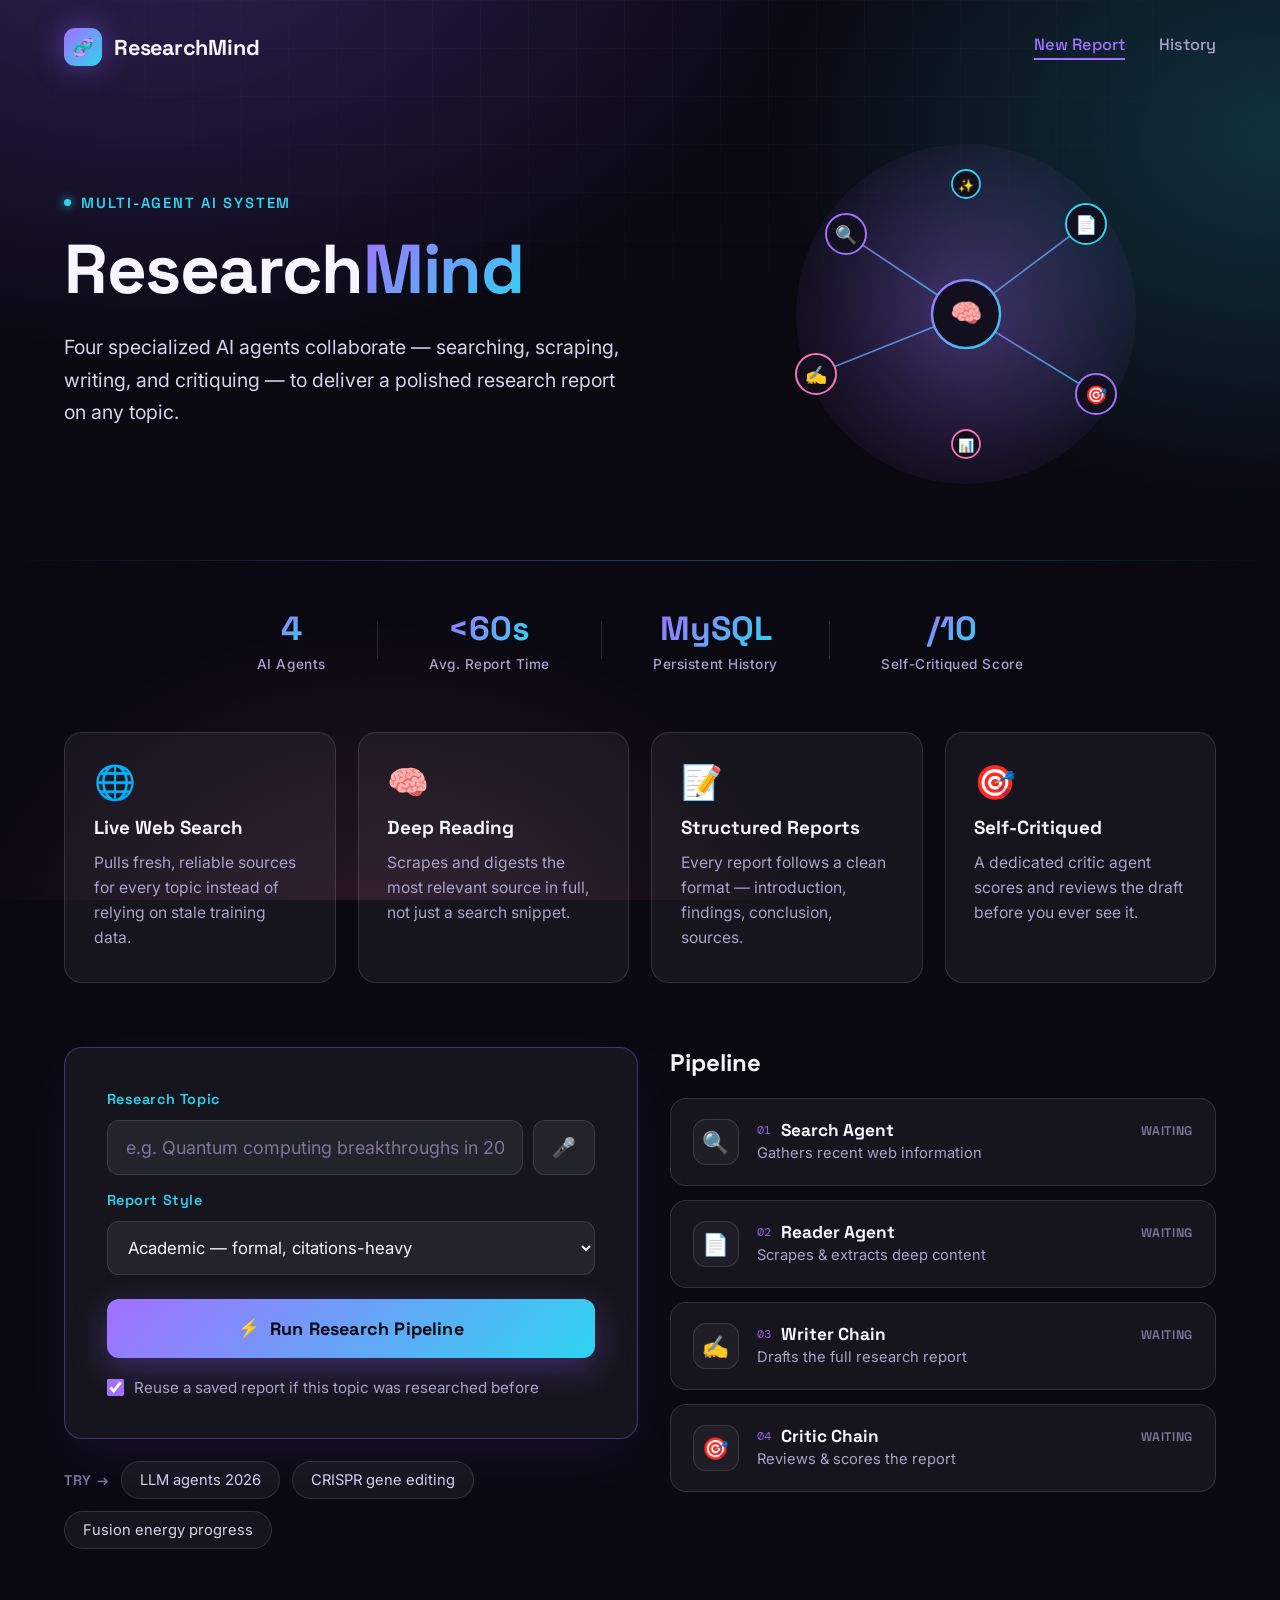
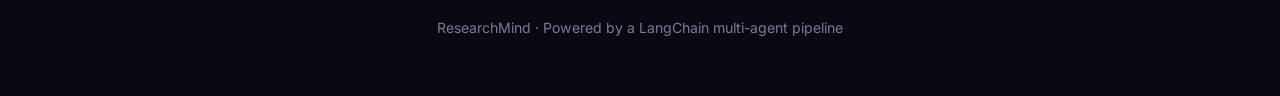
==== commit 3eb7023c: "Add voice input and report templates" ====
--- a/frontant/index.html
+++ b/frontant/index.html
@@ -133,13 +133,16 @@
     <div class="input-col">
       <form id="research-form" class="input-card">
         <label for="topic-input" class="input-label">Research Topic</label>
-        <input
-          type="text"
-          id="topic-input"
-          placeholder="e.g. Quantum computing breakthroughs in 2026"
-          autocomplete="off"
-          required
-        >
+        <div class="input-with-mic">
+          <input
+            type="text"
+            id="topic-input"
+            placeholder="e.g. Quantum computing breakthroughs in 2026"
+            autocomplete="off"
+            required
+          >
+          <button type="button" id="mic-btn" title="Speak your topic">🎤</button>
+        </div>
 
         <label for="template-select" class="input-label" style="margin-top: 16px;">Report Style</label>
         <select id="template-select">
--- a/frontant/style.css
+++ b/frontant/style.css
@@ -746,4 +746,50 @@
   .navbar { padding: 22px 5vw; }
   .result-grid { grid-template-columns: 1fr; }
   body { font-size: 16px; }
+}
+
+/* ---------------- Voice Input ---------------- */
+.input-with-mic {
+  display: flex;
+  gap: 10px;
+  align-items: stretch;
+}
+
+.input-with-mic input[type="text"] {
+  flex: 1;
+  margin-bottom: 0;
+}
+
+#mic-btn {
+  background: rgba(255,255,255,0.06);
+  border: 1.5px solid var(--border);
+  border-radius: 12px;
+  font-size: 1.2rem;
+  padding: 0 18px;
+  cursor: pointer;
+  color: var(--ink-dim);
+  transition: border-color 0.2s ease, background 0.2s ease, color 0.2s ease;
+}
+
+#mic-btn:hover {
+  border-color: var(--cyan);
+  color: var(--cyan);
+  background: var(--cyan-soft);
+}
+
+#mic-btn.listening {
+  border-color: var(--pink);
+  color: var(--pink);
+  background: rgba(244, 114, 182, 0.15);
+  animation: pulse-mic 1.1s infinite;
+}
+
+@keyframes pulse-mic {
+  0% { box-shadow: 0 0 0 0 rgba(244, 114, 182, 0.4); }
+  70% { box-shadow: 0 0 0 10px rgba(244, 114, 182, 0); }
+  100% { box-shadow: 0 0 0 0 rgba(244, 114, 182, 0); }
+}
+
+@media (prefers-reduced-motion: reduce) {
+  #mic-btn.listening { animation: none; }
 }
